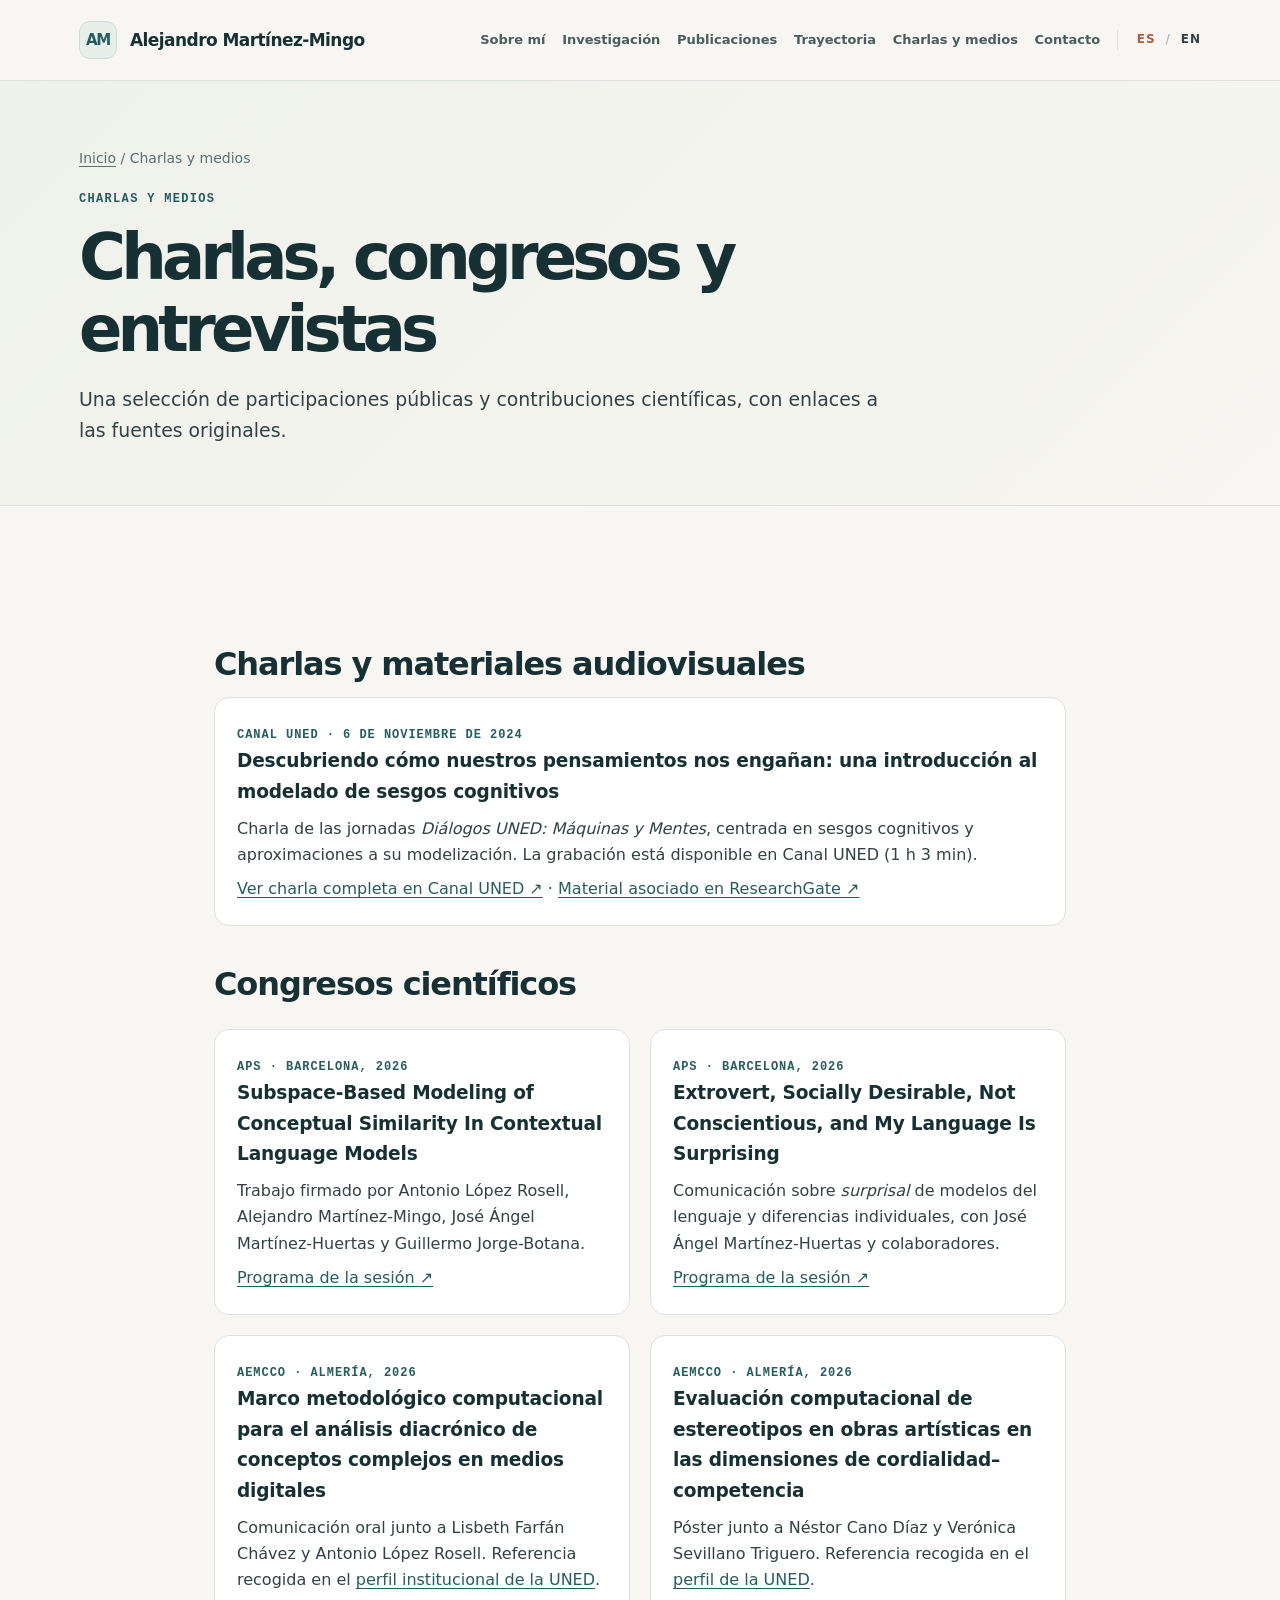
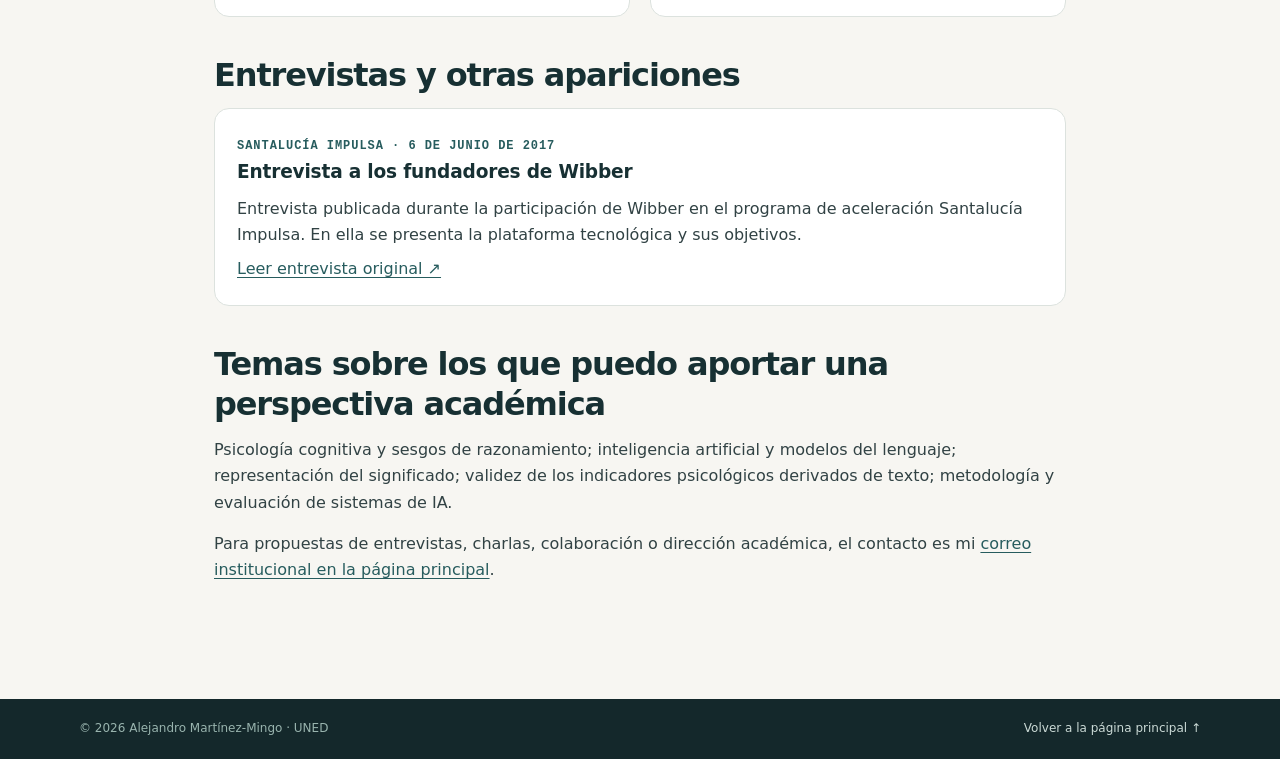
==== divulgacion/index.html @ 6b012995 "Publish verified research and outreach page" ====
<!DOCTYPE html>
<html lang="es"><head><meta charset="utf-8"/><meta content="width=device-width,initial-scale=1" name="viewport"/><meta content="#173033" name="theme-color"/><title>Charlas, entrevistas y congresos | Alejandro Martínez-Mingo</title><meta content="Intervenciones públicas verificadas de Alejandro Martínez-Mingo: Canal UNED sobre sesgos cognitivos, entrevistas sobre Wibber y congresos de psicología." name="description"/><meta content="Alejandro Martínez-Mingo" name="author"/><meta content="index,follow,max-image-preview:large" name="robots"/><meta content="website" property="og:type"/><meta content="Alejandro Martínez-Mingo" property="og:site_name"/><meta content="Charlas, entrevistas y congresos | Alejandro Martínez-Mingo" property="og:title"/><meta content="Intervenciones públicas verificadas de Alejandro Martínez-Mingo: Canal UNED sobre sesgos cognitivos, entrevistas sobre Wibber y congresos de psicología." property="og:description"/><meta content="https://alejandrommingo.github.io/divulgacion/" property="og:url"/><meta content="https://alejandrommingo.github.io/perfil.jpeg" property="og:image"/><meta content="es_ES" property="og:locale"/><meta content="summary_large_image" name="twitter:card"/><meta content="Charlas, entrevistas y congresos | Alejandro Martínez-Mingo" name="twitter:title"/><meta content="Intervenciones públicas verificadas de Alejandro Martínez-Mingo: Canal UNED sobre sesgos cognitivos, entrevistas sobre Wibber y congresos de psicología." name="twitter:description"/><meta content="https://alejandrommingo.github.io/perfil.jpeg" name="twitter:image"/><link href="https://alejandrommingo.github.io/divulgacion/" rel="canonical"/><link href="https://alejandrommingo.github.io/divulgacion/" hreflang="es" rel="alternate"/><link href="https://alejandrommingo.github.io/en/talks/" hreflang="en" rel="alternate"/><link href="https://alejandrommingo.github.io/divulgacion/" hreflang="x-default" rel="alternate"/><link href="../assets/site.css" rel="stylesheet"/><link href="../favicon.svg" rel="icon" type="image/svg+xml"/><script type="application/ld+json">{"@context":"https://schema.org","@type":"WebPage","@id":"https://alejandrommingo.github.io/divulgacion/#page","url":"https://alejandrommingo.github.io/divulgacion/","name":"Charlas, entrevistas y congresos | Alejandro Martínez-Mingo","description":"Intervenciones públicas verificadas de Alejandro Martínez-Mingo: Canal UNED sobre sesgos cognitivos, entrevistas sobre Wibber y congresos de psicología.","inLanguage":"es","author":{"@id":"https://alejandrommingo.github.io/#person","@type":"Person","name":"Alejandro Martínez-Mingo"}}</script></head><body><a class="skip" href="#main">Saltar al contenido</a><header class="topbar"><nav aria-label="Navegación principal" class="container nav">
<details class="mobile-menu"><summary aria-label="Abrir menú de navegación" class="menu-trigger"><span aria-hidden="true" class="hamburger"><i></i><i></i><i></i></span><span class="sr-only">Menú</span></summary><div class="menu-panel"><a href="../#sobre-mi">Sobre mí</a><a href="../#investigacion">Investigación</a><a href="../#publicaciones">Publicaciones</a><a href="../#trayectoria">Trayectoria</a><a href="../divulgacion/">Charlas y medios</a><a href="../#contacto">Contacto</a><div class="menu-sep"></div><a href="../investigacion/">Investigación y código</a><a class="menu-lang" href="../en/">English version</a></div></details>
<a class="brand" href="../#inicio"><span class="brand-mark">AM</span><span class="brand-copy">Alejandro Martínez-Mingo</span></a>
<div class="nav-links"><a href="../#sobre-mi">Sobre mí</a><a href="../#investigacion">Investigación</a><a href="../#publicaciones">Publicaciones</a><a href="../#trayectoria">Trayectoria</a><a href="../divulgacion/">Charlas y medios</a><a href="../#contacto">Contacto</a><div aria-label="Idioma" class="lang-switch"><span aria-current="page" class="active">ES</span><span class="sep">/</span><a href="../en/" lang="en">EN</a></div></div>
</nav></header><main id="main"><section class="subhero"><div class="container"><p class="breadcrumb"><a href="../">Inicio</a> / Charlas y medios</p><div class="eyebrow">Charlas y medios</div><h1>Charlas, congresos y entrevistas</h1><p class="intro">Una selección de participaciones públicas y contribuciones científicas, con enlaces a las fuentes originales.</p></div></section><section class="section"><div class="container prose">
<h2>Charlas y materiales audiovisuales</h2>
<div class="evidence"><span class="small-label">Canal UNED · 6 de noviembre de 2024</span><h3>Descubriendo cómo nuestros pensamientos nos engañan: una introducción al modelado de sesgos cognitivos</h3><p>Charla de las jornadas <em>Diálogos UNED: Máquinas y Mentes</em>, centrada en sesgos cognitivos y aproximaciones a su modelización. La grabación está disponible en Canal UNED (1 h 3 min).</p><p><a href="https://canal.uned.es/video/672c6c0b83ed451c5a075e76">Ver charla completa en Canal UNED ↗</a> · <a href="https://www.researchgate.net/publication/386171572_Descubriendo_Como_Nuestros_Pensamientos_nos_Enganan_Una_Introduccion_al_modelado_de_Sesgos_Cognitivos">Material asociado en ResearchGate ↗</a></p></div>
<h2>Congresos científicos</h2>
<div class="evidence-grid">
<div class="evidence"><span class="small-label">APS · Barcelona, 2026</span><h3>Subspace-Based Modeling of Conceptual Similarity In Contextual Language Models</h3><p>Trabajo firmado por Antonio López Rosell, Alejandro Martínez-Mingo, José Ángel Martínez-Huertas y Guillermo Jorge-Botana.</p><p><a href="https://www.psychologicalscience.org/conventions/archive/2026annual/session/14146/">Programa de la sesión ↗</a></p></div>
<div class="evidence"><span class="small-label">APS · Barcelona, 2026</span><h3>Extrovert, Socially Desirable, Not Conscientious, and My Language Is Surprising</h3><p>Comunicación sobre <em>surprisal</em> de modelos del lenguaje y diferencias individuales, con José Ángel Martínez-Huertas y colaboradores.</p><p><a href="https://www.psychologicalscience.org/conventions/archive/2026annual/session/14150/">Programa de la sesión ↗</a></p></div>
<div class="evidence"><span class="small-label">AEMCCO · Almería, 2026</span><h3>Marco metodológico computacional para el análisis diacrónico de conceptos complejos en medios digitales</h3><p>Comunicación oral junto a Lisbeth Farfán Chávez y Antonio López Rosell. Referencia recogida en el <a href="https://www.uned.es/universidad/docentes/psicologia/alejandro-martinez-mingo.html">perfil institucional de la UNED</a>.</p></div>
<div class="evidence"><span class="small-label">AEMCCO · Almería, 2026</span><h3>Evaluación computacional de estereotipos en obras artísticas en las dimensiones de cordialidad–competencia</h3><p>Póster junto a Néstor Cano Díaz y Verónica Sevillano Triguero. Referencia recogida en el <a href="https://www.uned.es/universidad/docentes/psicologia/alejandro-martinez-mingo.html">perfil de la UNED</a>.</p></div>
</div>
<h2>Entrevistas y otras apariciones</h2>
<div class="evidence"><span class="small-label">Santalucía Impulsa · 6 de junio de 2017</span><h3>Entrevista a los fundadores de Wibber</h3><p>Entrevista publicada durante la participación de Wibber en el programa de aceleración Santalucía Impulsa. En ella se presenta la plataforma tecnológica y sus objetivos.</p><p><a href="https://www.santaluciaimpulsa.es/blog/entrevistamos-a-los-emprendedores-de-la-startup-wibber">Leer entrevista original ↗</a></p></div>
<h2>Temas sobre los que puedo aportar una perspectiva académica</h2>
<p>Psicología cognitiva y sesgos de razonamiento; inteligencia artificial y modelos del lenguaje; representación del significado; validez de los indicadores psicológicos derivados de texto; metodología y evaluación de sistemas de IA.</p>
<p>Para propuestas de entrevistas, charlas, colaboración o dirección académica, el contacto es mi <a href="../#contacto">correo institucional en la página principal</a>.</p>
</div></section></main><footer class="foot"><div class="container footer-inner"><small>© 2026 Alejandro Martínez-Mingo · UNED</small><a href="../">Volver a la página principal ↑</a></div></footer></body></html>
---- assets/site.css ----
/* Estilos del sitio personal / Personal website styles. */
:root{--bg:#f7f6f2;--paper:#ffffff;--ink:#173033;--text:#314244;--muted:#657577;--teal:#275c5e;--copper:#a85c45;--border:#dce2de;--soft:#ecefeb;--max:1190px;--radius:18px;--shadow:0 15px 35px rgba(24,48,45,.045)}
*{box-sizing:border-box}html{scroll-behavior:smooth;scroll-padding-top:95px}body{margin:0;background:var(--bg);font-family:Inter,"Segoe UI",system-ui,-apple-system,BlinkMacSystemFont,Arial,sans-serif;color:var(--text);font-size:16px;line-height:1.65;-webkit-font-smoothing:antialiased}a{color:inherit;text-decoration:none}a:hover{color:var(--teal)}a:focus-visible,button:focus-visible{outline:3px solid var(--copper);outline-offset:3px}::selection{background:#cde3dc;color:var(--ink)}.container{max-width:var(--max);padding:0 34px;margin:0 auto}.skip{position:absolute;left:-1000px;top:0;background:var(--ink);color:white;padding:10px;z-index:999}.skip:focus{left:10px;top:10px}.topbar{border-bottom:1px solid var(--border);position:sticky;top:0;z-index:50;backdrop-filter:blur(16px);background:rgba(247,246,242,.94)}.nav{display:flex;align-items:center;justify-content:space-between;min-height:80px;gap:18px}.brand{display:flex;align-items:center;gap:13px;color:var(--ink);font-weight:750;letter-spacing:-.035em;white-space:nowrap}.brand-mark{width:38px;height:38px;border-radius:11px;display:grid;place-items:center;border:1px solid #cddbd7;background:#e7efeb;color:var(--teal);font-size:15px;font-weight:800;letter-spacing:-.08em}.brand-copy{font-size:17px}.nav-links{display:flex;align-items:center;gap:24px}.nav-links>a{font-size:13px;color:#495d5d;font-weight:650}.nav-links>a:hover{color:var(--copper)}.lang-switch{border-left:1px solid var(--border);padding-left:19px;display:flex;gap:10px;align-items:center;font-size:12px;font-weight:750;letter-spacing:.08em}.lang-switch .active{color:var(--copper)}.lang-switch .inactive{color:#71827d}.lang-switch .sep{color:#aebbb5}.hero{position:relative;overflow:hidden;padding:95px 0 115px}.hero:after{content:"";position:absolute;bottom:-80px;right:-100px;width:430px;height:430px;border-radius:50%;background:radial-gradient(circle,#e0e9e1 0,transparent 70%);z-index:-1}.hero-grid{display:grid;grid-template-columns:1.07fr .93fr;gap:22px;align-items:center}.eyebrow{display:inline-flex;align-items:center;gap:11px;font-family:ui-monospace,SFMono-Regular,Consolas,monospace;font-size:12px;letter-spacing:.11em;text-transform:uppercase;font-weight:700;color:var(--teal)}.eyebrow .dot{width:7px;height:7px;display:inline-block;background:#bd765b;border-radius:100%}h1,h2,h3,p{margin-top:0}h1,h2,h3{color:var(--ink)}h1{font-size:clamp(3.35rem,6.4vw,6.1rem);line-height:1.05;letter-spacing:-.075em;font-weight:770;margin:26px 0}.hero-lead{font-size:clamp(1.15rem,2.1vw,1.43rem);line-height:1.54;max-width:620px;margin:0 0 20px;color:#355255;font-weight:500}.hero-sub{max-width:620px;color:#657573;font-size:1rem;margin:0 0 30px}.hero-actions{display:flex;gap:12px;flex-wrap:wrap;margin-top:30px}.btn{min-height:47px;padding:10px 18px;border:1px solid var(--teal);border-radius:9px;display:inline-flex;align-items:center;gap:16px;font-size:14px;font-weight:700;transition:background .2s,color .2s,transform .2s}.btn:hover{transform:translateY(-2px)}.btn-primary{background:var(--teal);color:#fff}.btn-primary:hover{background:#1b494c;color:white}.btn-outline{background:transparent;color:var(--teal)}.btn-outline:hover{background:#e4eee9}.hero-meta{display:flex;flex-wrap:wrap;align-items:center;gap:13px;margin-top:34px;color:#71807d;font-size:13px}.hero-meta .bullet{color:#b5c0b9}.art{position:relative;display:flex;justify-content:center;align-items:center;min-height:480px}.art:before{content:"";position:absolute;width:85%;height:85%;border-radius:50%;background:#e9eee9;filter:blur(1px);opacity:.65}.art svg{width:100%;height:auto;max-width:510px;position:relative;z-index:1}.art-caption{position:absolute;z-index:2;right:8%;bottom:13%;background:rgba(255,255,255,.86);border:1px solid var(--border);border-radius:10px;padding:11px 15px;box-shadow:var(--shadow);font-size:12px;letter-spacing:.015em;color:var(--muted)}.art-caption strong{color:var(--teal);font-size:12px}.stripe{background:var(--ink);color:#dbe8e5;padding:23px 0}.stripe-inner{display:flex;gap:30px;justify-content:space-between;align-items:center;flex-wrap:wrap}.stripe p{margin:0;font-size:13px;color:#cfdbd8}.stripe strong{color:white;font-weight:700}.section{padding:100px 0}.section-alt{background:#edf0eb}.section-head{display:grid;grid-template-columns:250px 1fr;gap:36px;align-items:start;margin-bottom:39px}.section-index{font:700 12px/1.5 ui-monospace,Consolas,monospace;letter-spacing:.1em;color:var(--copper);text-transform:uppercase;padding-top:11px}h2{font-size:clamp(2.05rem,3.8vw,3.25rem);line-height:1.17;letter-spacing:-.055em;margin:0 0 15px;font-weight:770}.section-intro{font-size:1.06rem;color:#647572;max-width:730px;margin:0}.about-grid{display:grid;grid-template-columns:1.28fr .72fr;gap:34px}.about-copy p{font-size:1.08rem;line-height:1.82;margin:0 0 21px}.about-copy strong{color:var(--ink)}.about-card{background:#fff;border:1px solid var(--border);padding:26px;border-radius:var(--radius);box-shadow:var(--shadow)}.small-label{font:750 11px ui-monospace,Consolas,monospace;letter-spacing:.1em;text-transform:uppercase;color:var(--teal);margin-bottom:19px}.focus-list{list-style:none;margin:0;padding:0}.focus-list li{padding:13px 0;border-bottom:1px solid var(--border);font-size:15px;line-height:1.5;color:#334c4c}.focus-list li:last-child{border-bottom:0}.focus-list span{color:var(--copper);font-family:ui-monospace,monospace;margin-right:12px;font-size:12px}.cards{display:grid;grid-template-columns:repeat(3,minmax(0,1fr));gap:16px}.card{background:var(--paper);border:1px solid var(--border);border-radius:var(--radius);padding:30px;display:flex;flex-direction:column;gap:12px;box-shadow:var(--shadow);min-height:310px}.card .pill{align-self:flex-start;font:700 11px ui-monospace,Consolas,monospace;color:#5a6d6c;text-transform:uppercase;letter-spacing:.07em;border:1px solid var(--border);border-radius:25px;padding:7px 10px}.card h3{font-size:1.48rem;line-height:1.3;letter-spacing:-.035em;margin:10px 0 0}.card p{color:#62716f;margin:0;font-size:14px;line-height:1.7}.card footer{margin-top:auto;font-size:12px;color:#71817c;border-top:1px solid var(--border);padding-top:17px}.pub-list{padding:0;margin:0;list-style:none;border-top:1px solid var(--border)}.publication{display:grid;grid-template-columns:190px 1fr;gap:24px;border-bottom:1px solid var(--border);padding:29px 0}.pub-meta{display:flex;gap:10px;align-items:flex-start;flex-wrap:wrap}.pub-year{font:750 13px ui-monospace,Consolas,monospace;color:var(--teal);background:#e8efea;border-radius:6px;padding:7px 9px}.pub-tag{font-size:11px;line-height:1.4;border-radius:6px;padding:8px 10px;background:#f1f1ec;color:#6c7873}.publication h3{font-size:1.16rem;line-height:1.4;font-weight:700;letter-spacing:-.015em;margin:0 0 10px}.publication h3 a{transition:color .2s}.publication h3 a:hover{color:var(--copper)}.pub-arrow{font-weight:400;margin-left:6px;color:var(--copper)}.pub-authors,.pub-source{font-size:13px;line-height:1.6;color:#6e7a78;margin:0 0 5px}.pub-source cite{font-style:italic}.pub-source span:last-child{overflow-wrap:anywhere}.pub-more{text-align:right;margin-top:25px}.text-link{font-size:14px;font-weight:750;color:var(--teal);border-bottom:1px solid #9aadaa;padding-bottom:4px}.text-link:hover{color:var(--copper);border-color:var(--copper)}.timeline{display:grid;grid-template-columns:1fr 1fr;gap:17px}.timeitem{padding:28px;background:var(--paper);border:1px solid var(--border);border-radius:var(--radius);position:relative}.timeitem::before{content:"";position:absolute;width:4px;background:var(--copper);left:0;top:26px;bottom:26px;border-radius:0 5px 5px 0}.timeitem h3{font-size:1.18rem;letter-spacing:-.02em;margin:0 0 9px}.timeitem .year{font:700 11px/1.8 ui-monospace,Consolas,monospace;letter-spacing:.05em;color:var(--copper);margin-bottom:7px}.timeitem p{font-size:14px;color:#627270;margin:0;line-height:1.75}.callout{border-top:1px solid var(--border);border-bottom:1px solid var(--border);padding:26px 0;display:grid;grid-template-columns:210px 1fr;gap:24px;margin-top:30px}.callout b{color:var(--teal);font-size:14px}.callout p{font-size:15px;margin:0;color:#607270}.contact-section{padding:95px 0 110px;background:var(--ink);color:#d5e3df}.contact-section h2{color:white}.contact-section .section-intro{color:#aebfba}.contact-grid{display:grid;grid-template-columns:1fr 1fr;gap:30px;margin-top:42px}.contact-block{padding-top:25px;border-top:1px solid #4a6362}.contact-block h3{font-size:12px;text-transform:uppercase;letter-spacing:.1em;color:#98b8af;margin-bottom:10px}.contact-email{font-size:clamp(1.2rem,2.6vw,1.9rem);letter-spacing:-.04em;color:white;font-weight:650;overflow-wrap:anywhere}.contact-note{font-size:13px;color:#a6bcb5;margin-top:8px}.contact-links{display:flex;flex-wrap:wrap;gap:11px}.contact-links a{padding:9px 12px;border:1px solid #54736a;border-radius:8px;font-size:13px;color:#e5f0eb}.contact-links a:hover{background:#385655}.foot{background:#14282b;padding:20px 0;color:#99b4ae}.footer-inner{display:flex;align-items:center;justify-content:space-between;gap:15px;flex-wrap:wrap}.foot small{font-size:12px}.foot a{font-size:12px;color:#cbdad6}.foot a:hover{color:white}@media(max-width:970px){.nav-links{gap:14px}.nav-links>a{font-size:12px}.hero{padding:70px 0}.hero-grid{grid-template-columns:1.15fr .85fr}.art{min-height:350px}.section-head{grid-template-columns:160px 1fr}.cards{grid-template-columns:1fr 1fr}.cards .card:last-child{grid-column:1/-1;min-height:215px}.publication{grid-template-columns:140px 1fr}}@media(max-width:700px){.container{padding:0 21px}.nav{min-height:68px}.brand-copy{font-size:14px}.brand-mark{width:34px;height:34px}.nav-links>a:not(.lang-switch a){display:none}.lang-switch{padding-left:0;border:0}.hero{padding:52px 0 55px}.hero-grid{grid-template-columns:1fr}.hero h1{font-size:clamp(3.05rem,12.5vw,4.6rem);margin:18px 0}.art{min-height:260px;max-width:410px;margin:0 auto}.art-caption{bottom:8%;right:3%}.hero-meta{margin-top:27px}.section{padding:65px 0}.section-head{display:block;margin-bottom:30px}.section-index{display:block;margin-bottom:18px}.about-grid,.contact-grid,.timeline{grid-template-columns:1fr}.cards{grid-template-columns:1fr}.cards .card:last-child{grid-column:auto}.card{min-height:0}.publication{grid-template-columns:1fr;gap:8px;padding:25px 0}.pub-meta{align-items:center}.publication h3{font-size:1.1rem}.callout{grid-template-columns:1fr;gap:8px}.contact-section{padding:65px 0 75px}.contact-grid{gap:17px}.stripe-inner{gap:8px}.stripe p{font-size:12px}}@media(prefers-reduced-motion:reduce){html{scroll-behavior:auto}*,*:before,*:after{transition:none!important;animation:none!important}}


/* Locally hosted portrait. No external font, image or script is loaded. */
.art{position:relative}
.portrait-frame{position:absolute;z-index:2;width:clamp(108px,30%,158px);aspect-ratio:1;top:4%;right:4%;border:5px solid #fff;border-radius:50%;overflow:hidden;box-shadow:0 16px 36px rgba(17,43,42,.2);background:#f1e9df}
.portrait-frame img{display:block;width:100%;height:100%;object-fit:cover;object-position:center 43%}
@media(max-width:700px){.portrait-frame{width:112px;top:1%;right:3%}}

/* Keep the section links usable on narrow screens. */
@media(max-width:700px){
.nav{flex-wrap:wrap;gap:6px;padding-top:9px;padding-bottom:7px;align-items:center}
.nav-links{width:100%;justify-content:space-between;gap:7px;overflow-x:auto;white-space:nowrap;padding-bottom:3px}
.nav-links>a:not(.lang-switch a){display:inline-block;font-size:11px;flex-shrink:0}
.lang-switch{gap:5px;font-size:11px;flex-shrink:0}
}

/* Academic site navigation and content hubs */
.mobile-menu{display:none}
.sr-only{position:absolute;width:1px;height:1px;padding:0;margin:-1px;overflow:hidden;clip:rect(0,0,0,0);white-space:nowrap;border:0}
.nav-links{gap:clamp(9px,1.3vw,20px)}.nav-links>a{white-space:nowrap}
@media(max-width:820px){
html{scroll-padding-top:76px}.topbar{backdrop-filter:none}.container{padding-left:22px;padding-right:22px}
.nav{min-height:68px;flex-wrap:nowrap;justify-content:flex-start;gap:14px;padding-top:6px;padding-bottom:6px}
.nav>.nav-links{display:none!important}
.mobile-menu{display:block;order:0;position:relative;flex:none}
.nav>.brand{order:1;margin-right:auto;min-width:0;max-width:calc(100% - 65px)}
.brand-copy{font-size:clamp(13px,3.4vw,16px);overflow:hidden;text-overflow:ellipsis;white-space:nowrap}
.brand-mark{width:33px;height:33px;flex:none}
.menu-trigger{list-style:none;cursor:pointer;border:1px solid var(--border);border-radius:11px;width:43px;height:43px;display:flex;align-items:center;justify-content:center;background:#fff;color:var(--ink)}
.menu-trigger::-webkit-details-marker{display:none}
.hamburger{display:flex;flex-direction:column;gap:5px;width:19px}
.hamburger i{display:block;height:2px;width:100%;border-radius:2px;background:var(--ink);transition:transform .18s,opacity .18s}
.mobile-menu[open] .hamburger i:nth-child(1){transform:translateY(7px) rotate(45deg)}
.mobile-menu[open] .hamburger i:nth-child(2){opacity:0}
.mobile-menu[open] .hamburger i:nth-child(3){transform:translateY(-7px) rotate(-45deg)}
.menu-panel{position:absolute;left:0;top:53px;min-width:min(82vw,290px);border-radius:15px;padding:10px;box-shadow:0 18px 45px rgba(25,47,42,.18);background:#fff;border:1px solid var(--border);z-index:100}
.menu-panel a{display:block;font-size:15px;font-weight:620;padding:11px 13px;border-radius:8px;color:var(--text)}.menu-panel a:hover,.menu-panel a:focus-visible{background:var(--soft)}
.menu-panel .menu-sep{margin:8px 8px;border-top:1px solid var(--border)}
.menu-panel .menu-lang{font-size:13px;color:var(--teal)}
.hero{padding-top:65px}.hero-grid{gap:8px}
}
@media(min-width:821px) and (max-width:1060px){.nav-links{gap:10px}.nav-links>a{font-size:12px}.brand-copy{font-size:15px}}
@media(prefers-reduced-motion:reduce){*,*:before,*:after{scroll-behavior:auto!important;transition:none!important}}
.subhero{padding:66px 0 40px;background:linear-gradient(135deg,#eff1eb,var(--bg));border-bottom:1px solid var(--border)}.subhero h1{font-size:clamp(2.4rem,5vw,4.5rem);max-width:930px;line-height:1.12;margin:12px 0 18px}.subhero .intro{font-size:1.18rem;line-height:1.65;max-width:830px}
.prose{max-width:920px;margin:0 auto}.prose h2{font-size:clamp(1.5rem,3vw,2rem);margin:38px 0 13px;line-height:1.25;letter-spacing:-.035em}.prose h3{font-size:1.16rem;margin:0 0 8px;letter-spacing:-.01em}.prose p{margin-bottom:15px}
.prose a:not(.btn),.evidence a,.section-bridge a,.feature-card a{color:var(--teal);text-decoration:underline;text-underline-offset:3px;text-decoration-thickness:1px}
.evidence-grid{display:grid;grid-template-columns:repeat(2,minmax(0,1fr));gap:20px;margin:25px 0 35px}
.evidence,.feature-card{border:1px solid var(--border);background:white;border-radius:15px;padding:22px}.evidence p{margin:8px 0 0}.evidence .small-label,.feature-card .small-label{font-size:12px;letter-spacing:.08em;color:var(--teal);font-weight:750;text-transform:uppercase}
.section-bridge{margin-top:28px;padding:18px 22px;background:#eaf0ed;border-radius:12px;display:flex;align-items:center;justify-content:space-between;gap:20px}.section-bridge p{margin:0}.section-bridge a{white-space:nowrap;font-weight:750}
.feature-grid{display:grid;grid-template-columns:repeat(3,minmax(0,1fr));gap:18px;margin:18px 0 34px}.feature-card h3{font-size:1.15rem;line-height:1.3;margin:12px 0 8px}.feature-card p{font-size:14px;line-height:1.58;margin:0 0 12px}
.breadcrumb{color:#587271;font-size:14px}.breadcrumb a{text-decoration:underline;text-underline-offset:3px}
@media(max-width:820px){.evidence-grid,.feature-grid{grid-template-columns:1fr}.section-bridge{display:block}.section-bridge a{display:inline-block;margin-top:8px}.subhero{padding:35px 0 30px}}
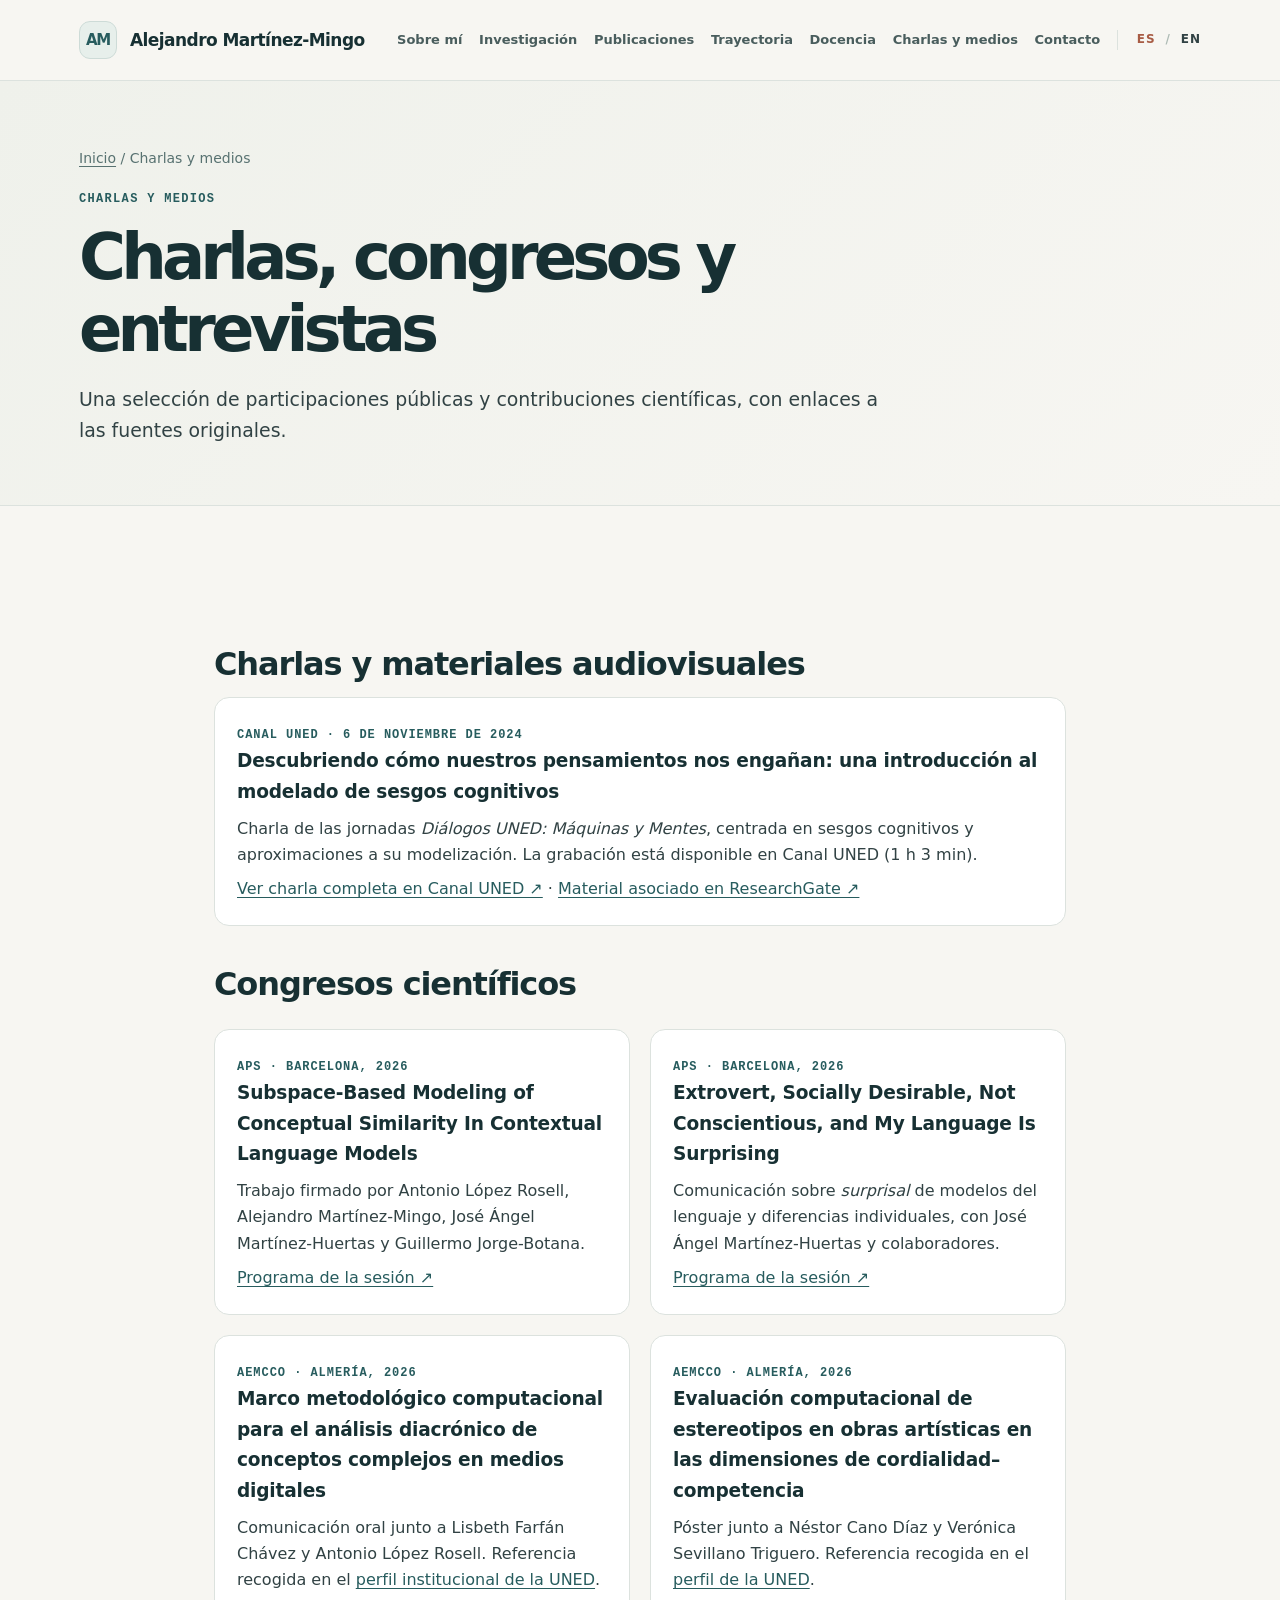
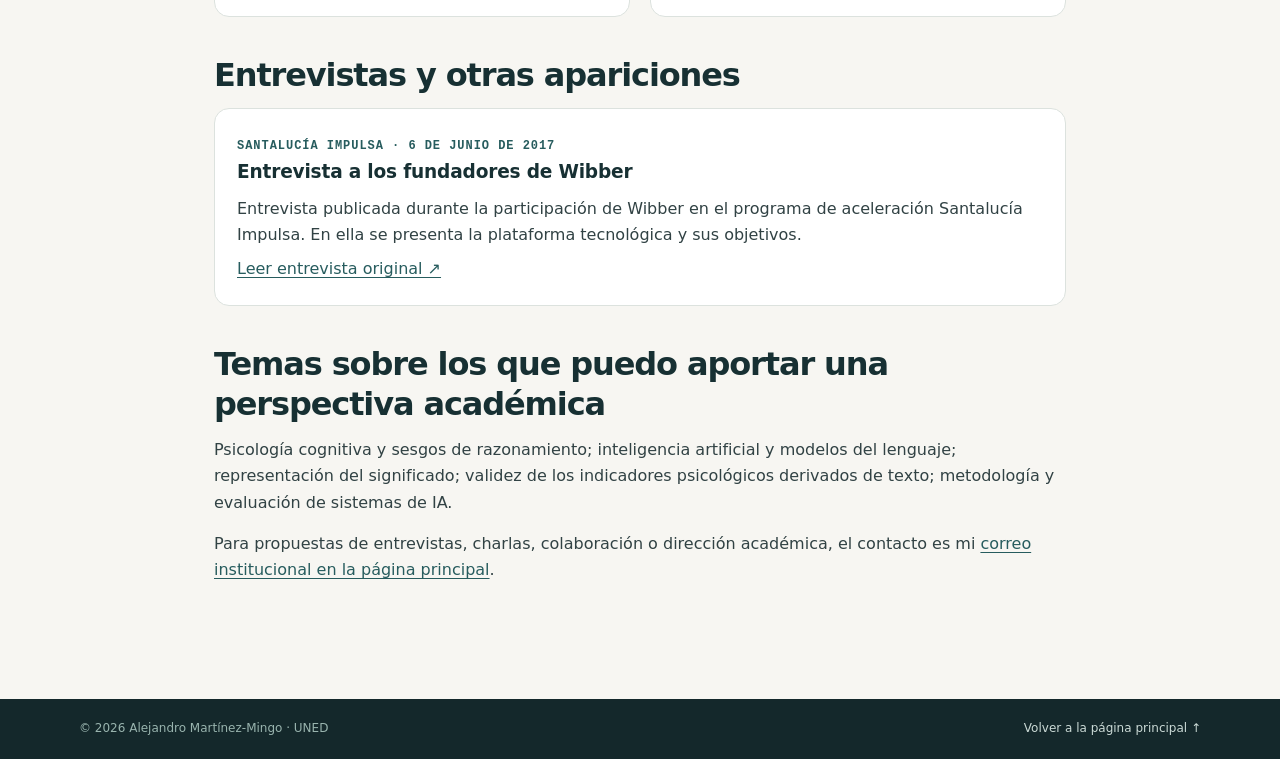
==== commit af73c570: "Integrate UNED teaching, academic profiles and researcher identity" ====
--- a/divulgacion/index.html
+++ b/divulgacion/index.html
@@ -1,8 +1,8 @@
 <!DOCTYPE html>
 <html lang="es"><head><meta charset="utf-8"/><meta content="width=device-width,initial-scale=1" name="viewport"/><meta content="#173033" name="theme-color"/><title>Charlas, entrevistas y congresos | Alejandro Martínez-Mingo</title><meta content="Intervenciones públicas verificadas de Alejandro Martínez-Mingo: Canal UNED sobre sesgos cognitivos, entrevistas sobre Wibber y congresos de psicología." name="description"/><meta content="Alejandro Martínez-Mingo" name="author"/><meta content="index,follow,max-image-preview:large" name="robots"/><meta content="website" property="og:type"/><meta content="Alejandro Martínez-Mingo" property="og:site_name"/><meta content="Charlas, entrevistas y congresos | Alejandro Martínez-Mingo" property="og:title"/><meta content="Intervenciones públicas verificadas de Alejandro Martínez-Mingo: Canal UNED sobre sesgos cognitivos, entrevistas sobre Wibber y congresos de psicología." property="og:description"/><meta content="https://alejandrommingo.github.io/divulgacion/" property="og:url"/><meta content="https://alejandrommingo.github.io/perfil.jpeg" property="og:image"/><meta content="es_ES" property="og:locale"/><meta content="summary_large_image" name="twitter:card"/><meta content="Charlas, entrevistas y congresos | Alejandro Martínez-Mingo" name="twitter:title"/><meta content="Intervenciones públicas verificadas de Alejandro Martínez-Mingo: Canal UNED sobre sesgos cognitivos, entrevistas sobre Wibber y congresos de psicología." name="twitter:description"/><meta content="https://alejandrommingo.github.io/perfil.jpeg" name="twitter:image"/><link href="https://alejandrommingo.github.io/divulgacion/" rel="canonical"/><link href="https://alejandrommingo.github.io/divulgacion/" hreflang="es" rel="alternate"/><link href="https://alejandrommingo.github.io/en/talks/" hreflang="en" rel="alternate"/><link href="https://alejandrommingo.github.io/divulgacion/" hreflang="x-default" rel="alternate"/><link href="../assets/site.css" rel="stylesheet"/><link href="../favicon.svg" rel="icon" type="image/svg+xml"/><script type="application/ld+json">{"@context":"https://schema.org","@type":"WebPage","@id":"https://alejandrommingo.github.io/divulgacion/#page","url":"https://alejandrommingo.github.io/divulgacion/","name":"Charlas, entrevistas y congresos | Alejandro Martínez-Mingo","description":"Intervenciones públicas verificadas de Alejandro Martínez-Mingo: Canal UNED sobre sesgos cognitivos, entrevistas sobre Wibber y congresos de psicología.","inLanguage":"es","author":{"@id":"https://alejandrommingo.github.io/#person","@type":"Person","name":"Alejandro Martínez-Mingo"}}</script></head><body><a class="skip" href="#main">Saltar al contenido</a><header class="topbar"><nav aria-label="Navegación principal" class="container nav">
-<details class="mobile-menu"><summary aria-label="Abrir menú de navegación" class="menu-trigger"><span aria-hidden="true" class="hamburger"><i></i><i></i><i></i></span><span class="sr-only">Menú</span></summary><div class="menu-panel"><a href="../#sobre-mi">Sobre mí</a><a href="../#investigacion">Investigación</a><a href="../#publicaciones">Publicaciones</a><a href="../#trayectoria">Trayectoria</a><a href="../divulgacion/">Charlas y medios</a><a href="../#contacto">Contacto</a><div class="menu-sep"></div><a href="../investigacion/">Investigación y código</a><a class="menu-lang" href="../en/">English version</a></div></details>
+<details class="mobile-menu"><summary aria-label="Abrir menú de navegación" class="menu-trigger"><span aria-hidden="true" class="hamburger"><i></i><i></i><i></i></span><span class="sr-only">Menú</span></summary><div class="menu-panel"><a href="../#sobre-mi">Sobre mí</a><a href="../#investigacion">Investigación</a><a href="../#publicaciones">Publicaciones</a><a href="../#trayectoria">Trayectoria</a><a href="../docencia/">Docencia</a><a href="../divulgacion/">Charlas y medios</a><a href="../#contacto">Contacto</a><div class="menu-sep"></div><a href="../investigacion/">Investigación y código</a><a class="menu-lang" href="../en/">English version</a></div></details>
 <a class="brand" href="../#inicio"><span class="brand-mark">AM</span><span class="brand-copy">Alejandro Martínez-Mingo</span></a>
-<div class="nav-links"><a href="../#sobre-mi">Sobre mí</a><a href="../#investigacion">Investigación</a><a href="../#publicaciones">Publicaciones</a><a href="../#trayectoria">Trayectoria</a><a href="../divulgacion/">Charlas y medios</a><a href="../#contacto">Contacto</a><div aria-label="Idioma" class="lang-switch"><span aria-current="page" class="active">ES</span><span class="sep">/</span><a href="../en/" lang="en">EN</a></div></div>
+<div class="nav-links"><a href="../#sobre-mi">Sobre mí</a><a href="../#investigacion">Investigación</a><a href="../#publicaciones">Publicaciones</a><a href="../#trayectoria">Trayectoria</a><a href="../docencia/">Docencia</a><a href="../divulgacion/">Charlas y medios</a><a href="../#contacto">Contacto</a><div aria-label="Idioma" class="lang-switch"><span aria-current="page" class="active">ES</span><span class="sep">/</span><a href="../en/" lang="en">EN</a></div></div>
 </nav></header><main id="main"><section class="subhero"><div class="container"><p class="breadcrumb"><a href="../">Inicio</a> / Charlas y medios</p><div class="eyebrow">Charlas y medios</div><h1>Charlas, congresos y entrevistas</h1><p class="intro">Una selección de participaciones públicas y contribuciones científicas, con enlaces a las fuentes originales.</p></div></section><section class="section"><div class="container prose">
 <h2>Charlas y materiales audiovisuales</h2>
 <div class="evidence"><span class="small-label">Canal UNED · 6 de noviembre de 2024</span><h3>Descubriendo cómo nuestros pensamientos nos engañan: una introducción al modelado de sesgos cognitivos</h3><p>Charla de las jornadas <em>Diálogos UNED: Máquinas y Mentes</em>, centrada en sesgos cognitivos y aproximaciones a su modelización. La grabación está disponible en Canal UNED (1 h 3 min).</p><p><a href="https://canal.uned.es/video/672c6c0b83ed451c5a075e76">Ver charla completa en Canal UNED ↗</a> · <a href="https://www.researchgate.net/publication/386171572_Descubriendo_Como_Nuestros_Pensamientos_nos_Enganan_Una_Introduccion_al_modelado_de_Sesgos_Cognitivos">Material asociado en ResearchGate ↗</a></p></div>
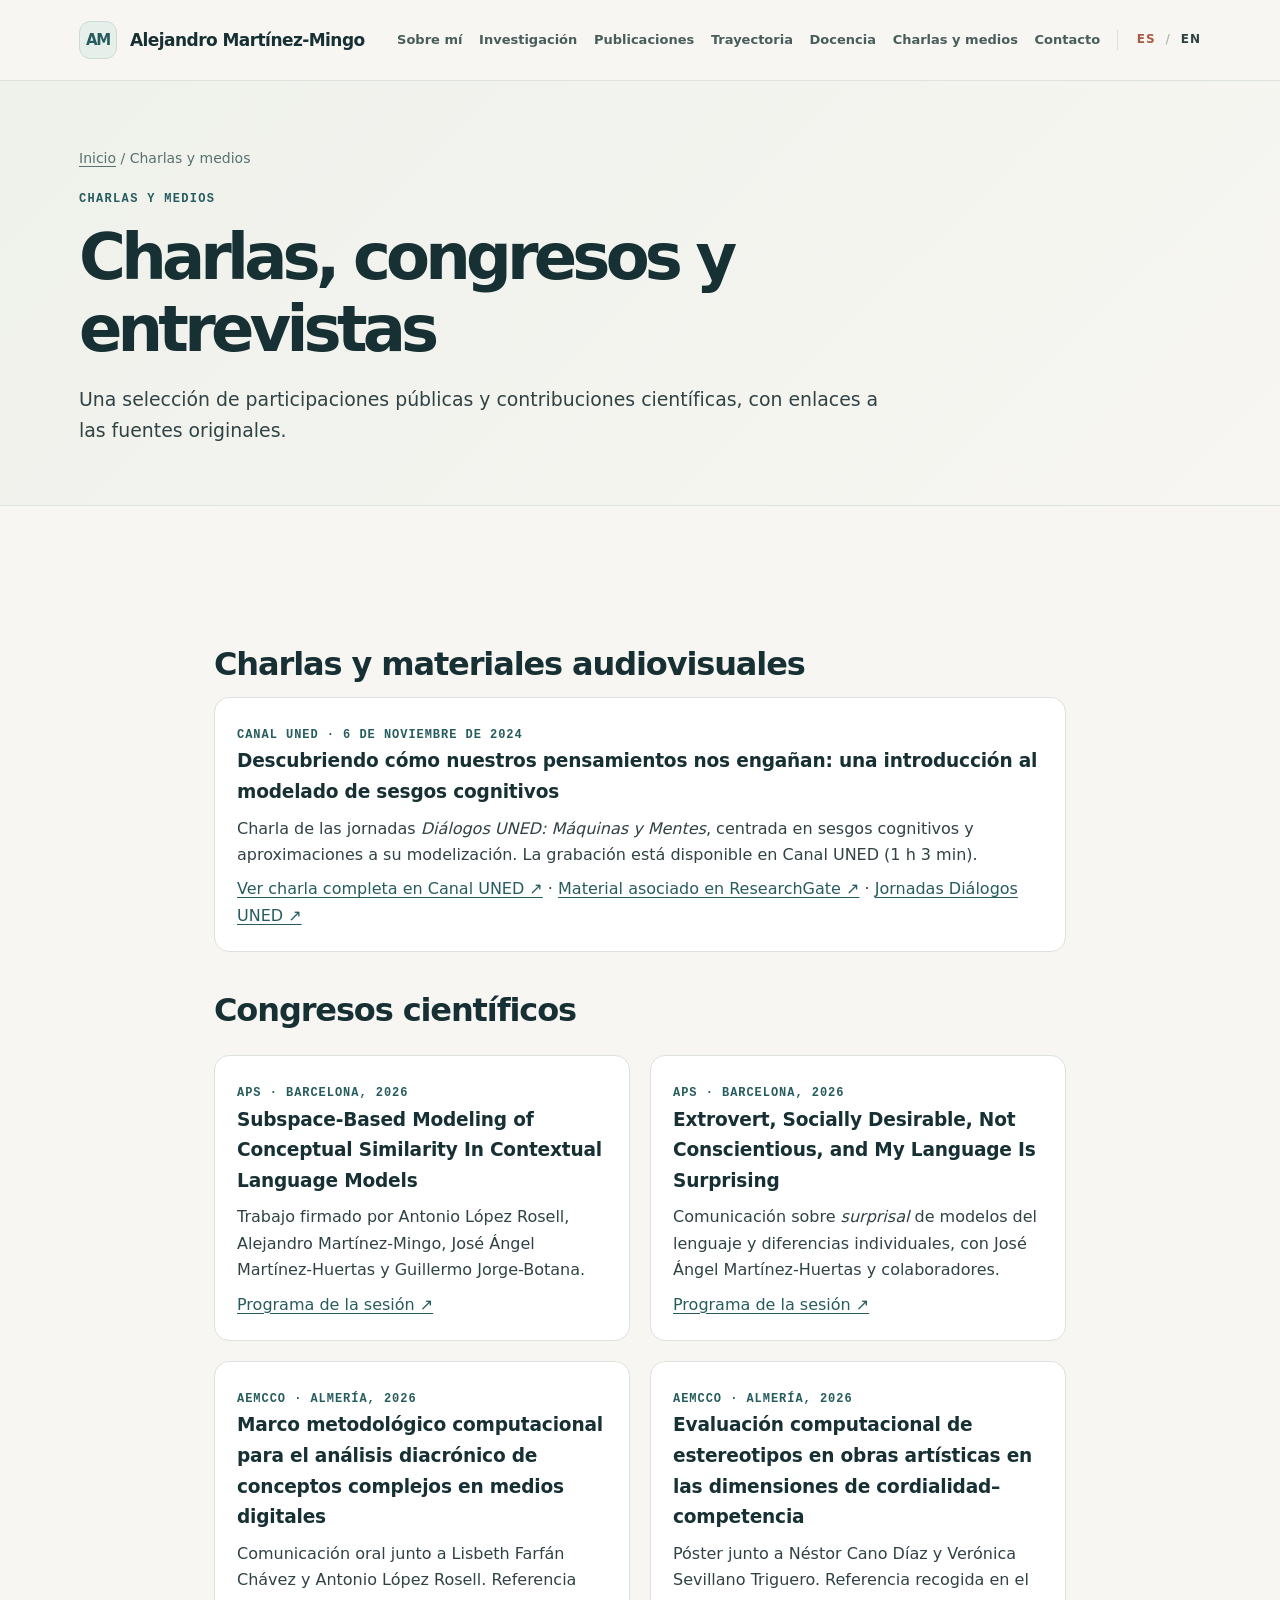
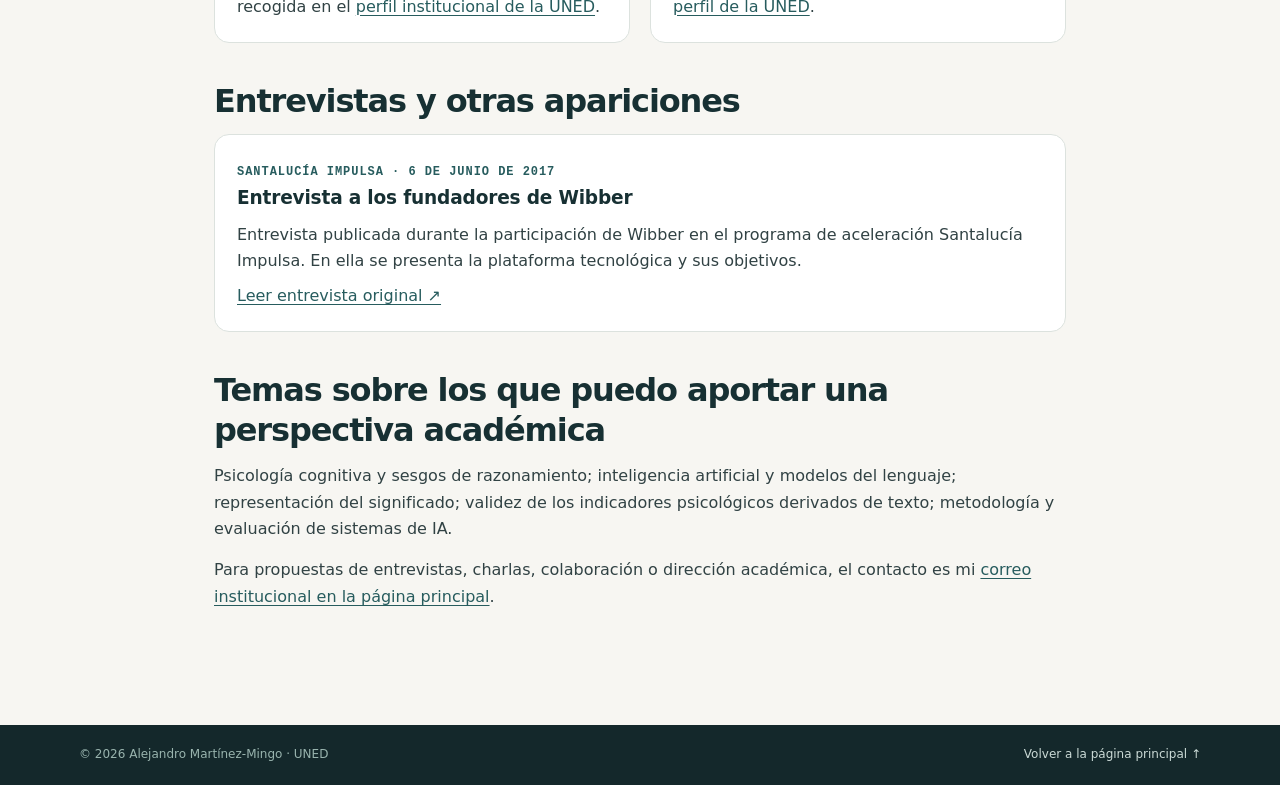
==== commit 7b8eeb16: "Cross-reference documented UNED cognitive-bias talk with event programme" ====
--- a/divulgacion/index.html
+++ b/divulgacion/index.html
@@ -5,7 +5,7 @@
 <div class="nav-links"><a href="../#sobre-mi">Sobre mí</a><a href="../#investigacion">Investigación</a><a href="../#publicaciones">Publicaciones</a><a href="../#trayectoria">Trayectoria</a><a href="../docencia/">Docencia</a><a href="../divulgacion/">Charlas y medios</a><a href="../#contacto">Contacto</a><div aria-label="Idioma" class="lang-switch"><span aria-current="page" class="active">ES</span><span class="sep">/</span><a href="../en/" lang="en">EN</a></div></div>
 </nav></header><main id="main"><section class="subhero"><div class="container"><p class="breadcrumb"><a href="../">Inicio</a> / Charlas y medios</p><div class="eyebrow">Charlas y medios</div><h1>Charlas, congresos y entrevistas</h1><p class="intro">Una selección de participaciones públicas y contribuciones científicas, con enlaces a las fuentes originales.</p></div></section><section class="section"><div class="container prose">
 <h2>Charlas y materiales audiovisuales</h2>
-<div class="evidence"><span class="small-label">Canal UNED · 6 de noviembre de 2024</span><h3>Descubriendo cómo nuestros pensamientos nos engañan: una introducción al modelado de sesgos cognitivos</h3><p>Charla de las jornadas <em>Diálogos UNED: Máquinas y Mentes</em>, centrada en sesgos cognitivos y aproximaciones a su modelización. La grabación está disponible en Canal UNED (1 h 3 min).</p><p><a href="https://canal.uned.es/video/672c6c0b83ed451c5a075e76">Ver charla completa en Canal UNED ↗</a> · <a href="https://www.researchgate.net/publication/386171572_Descubriendo_Como_Nuestros_Pensamientos_nos_Enganan_Una_Introduccion_al_modelado_de_Sesgos_Cognitivos">Material asociado en ResearchGate ↗</a></p></div>
+<div class="evidence"><span class="small-label">Canal UNED · 6 de noviembre de 2024</span><h3>Descubriendo cómo nuestros pensamientos nos engañan: una introducción al modelado de sesgos cognitivos</h3><p>Charla de las jornadas <em>Diálogos UNED: Máquinas y Mentes</em>, centrada en sesgos cognitivos y aproximaciones a su modelización. La grabación está disponible en Canal UNED (1 h 3 min).</p><p><a href="https://canal.uned.es/video/672c6c0b83ed451c5a075e76">Ver charla completa en Canal UNED ↗</a> · <a href="https://www.researchgate.net/publication/386171572_Descubriendo_Como_Nuestros_Pensamientos_nos_Enganan_Una_Introduccion_al_modelado_de_Sesgos_Cognitivos">Material asociado en ResearchGate ↗</a> · <a href="https://www.realab.es/eventos" target="_blank" rel="noopener noreferrer">Jornadas Diálogos UNED ↗</a></p></div>
 <h2>Congresos científicos</h2>
 <div class="evidence-grid">
 <div class="evidence"><span class="small-label">APS · Barcelona, 2026</span><h3>Subspace-Based Modeling of Conceptual Similarity In Contextual Language Models</h3><p>Trabajo firmado por Antonio López Rosell, Alejandro Martínez-Mingo, José Ángel Martínez-Huertas y Guillermo Jorge-Botana.</p><p><a href="https://www.psychologicalscience.org/conventions/archive/2026annual/session/14146/">Programa de la sesión ↗</a></p></div>
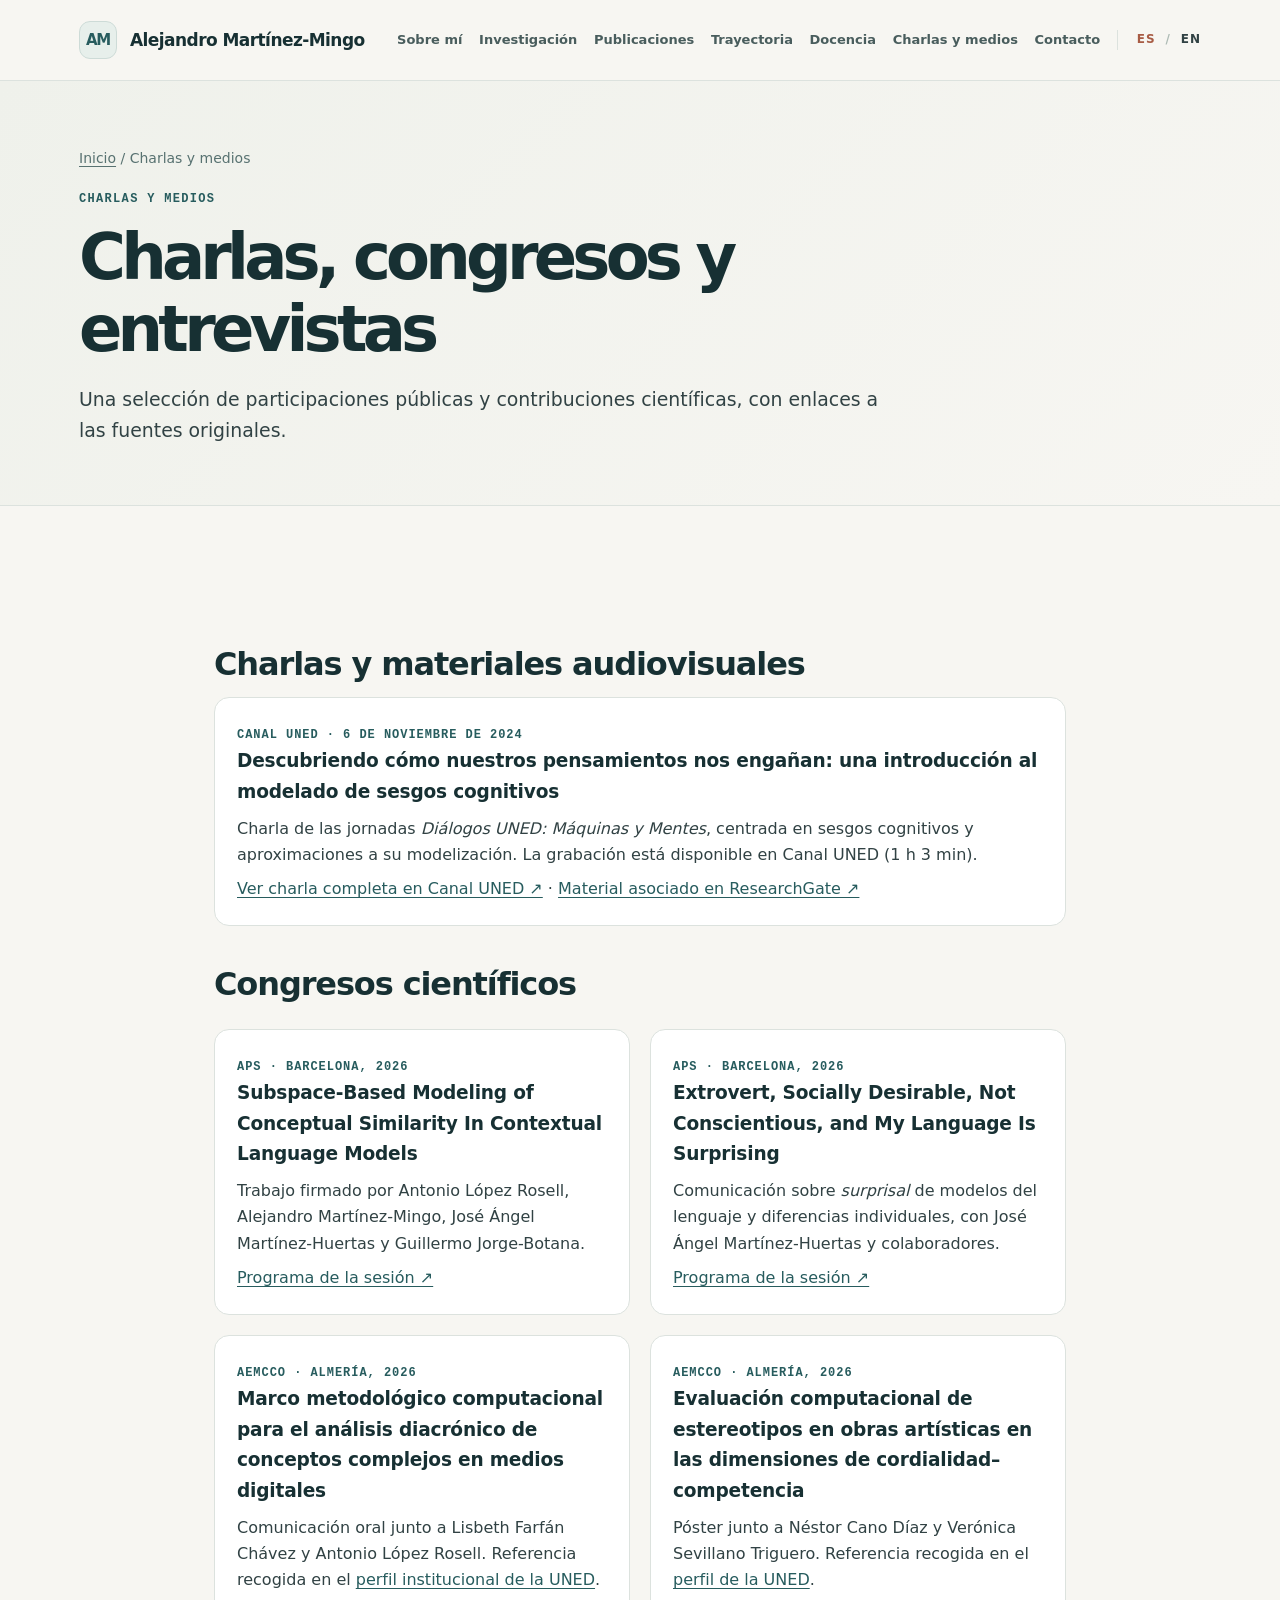
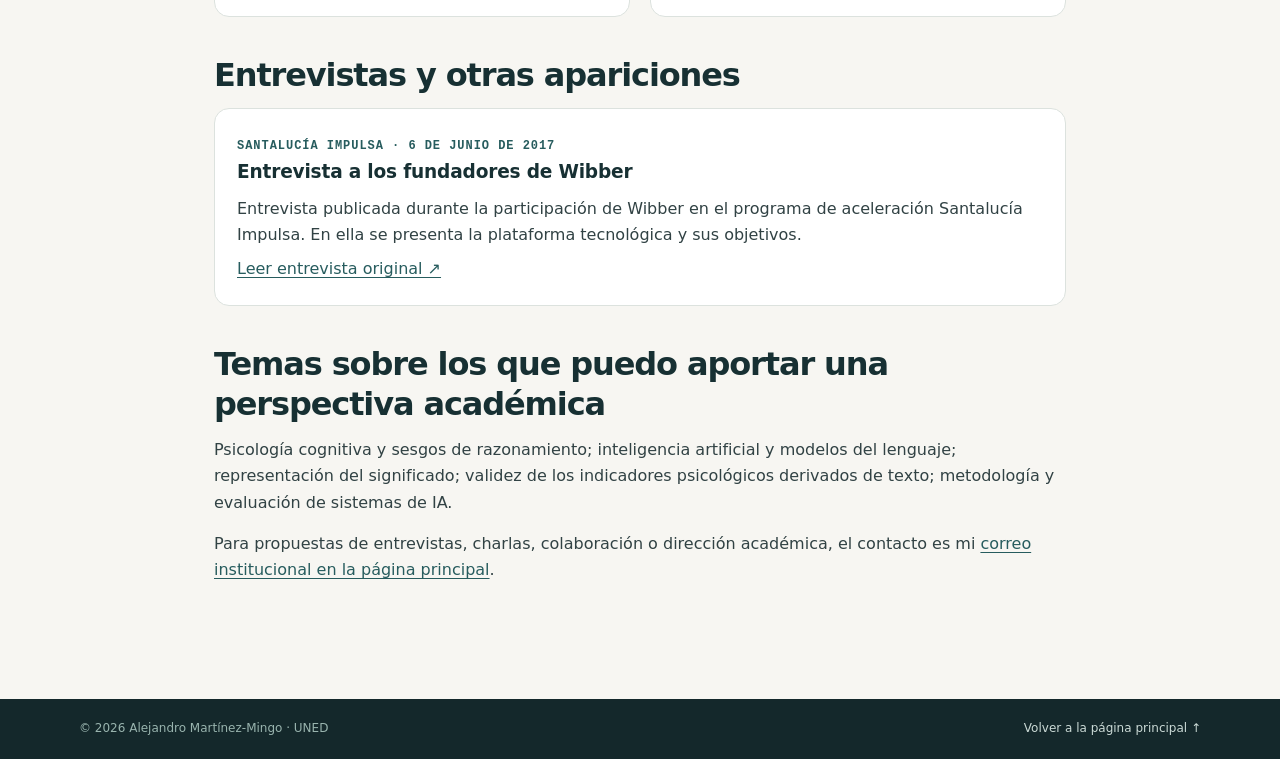
==== commit 5231ab8f: "Audit: improve academic UX, content and site metadata" ====
--- a/divulgacion/index.html
+++ b/divulgacion/index.html
@@ -1,11 +1,11 @@
 <!DOCTYPE html>
-<html lang="es"><head><meta charset="utf-8"/><meta content="width=device-width,initial-scale=1" name="viewport"/><meta content="#173033" name="theme-color"/><title>Charlas, entrevistas y congresos | Alejandro Martínez-Mingo</title><meta content="Intervenciones públicas verificadas de Alejandro Martínez-Mingo: Canal UNED sobre sesgos cognitivos, entrevistas sobre Wibber y congresos de psicología." name="description"/><meta content="Alejandro Martínez-Mingo" name="author"/><meta content="index,follow,max-image-preview:large" name="robots"/><meta content="website" property="og:type"/><meta content="Alejandro Martínez-Mingo" property="og:site_name"/><meta content="Charlas, entrevistas y congresos | Alejandro Martínez-Mingo" property="og:title"/><meta content="Intervenciones públicas verificadas de Alejandro Martínez-Mingo: Canal UNED sobre sesgos cognitivos, entrevistas sobre Wibber y congresos de psicología." property="og:description"/><meta content="https://alejandrommingo.github.io/divulgacion/" property="og:url"/><meta content="https://alejandrommingo.github.io/perfil.jpeg" property="og:image"/><meta content="es_ES" property="og:locale"/><meta content="summary_large_image" name="twitter:card"/><meta content="Charlas, entrevistas y congresos | Alejandro Martínez-Mingo" name="twitter:title"/><meta content="Intervenciones públicas verificadas de Alejandro Martínez-Mingo: Canal UNED sobre sesgos cognitivos, entrevistas sobre Wibber y congresos de psicología." name="twitter:description"/><meta content="https://alejandrommingo.github.io/perfil.jpeg" name="twitter:image"/><link href="https://alejandrommingo.github.io/divulgacion/" rel="canonical"/><link href="https://alejandrommingo.github.io/divulgacion/" hreflang="es" rel="alternate"/><link href="https://alejandrommingo.github.io/en/talks/" hreflang="en" rel="alternate"/><link href="https://alejandrommingo.github.io/divulgacion/" hreflang="x-default" rel="alternate"/><link href="../assets/site.css" rel="stylesheet"/><link href="../favicon.svg" rel="icon" type="image/svg+xml"/><script type="application/ld+json">{"@context":"https://schema.org","@type":"WebPage","@id":"https://alejandrommingo.github.io/divulgacion/#page","url":"https://alejandrommingo.github.io/divulgacion/","name":"Charlas, entrevistas y congresos | Alejandro Martínez-Mingo","description":"Intervenciones públicas verificadas de Alejandro Martínez-Mingo: Canal UNED sobre sesgos cognitivos, entrevistas sobre Wibber y congresos de psicología.","inLanguage":"es","author":{"@id":"https://alejandrommingo.github.io/#person","@type":"Person","name":"Alejandro Martínez-Mingo"}}</script></head><body><a class="skip" href="#main">Saltar al contenido</a><header class="topbar"><nav aria-label="Navegación principal" class="container nav">
-<details class="mobile-menu"><summary aria-label="Abrir menú de navegación" class="menu-trigger"><span aria-hidden="true" class="hamburger"><i></i><i></i><i></i></span><span class="sr-only">Menú</span></summary><div class="menu-panel"><a href="../#sobre-mi">Sobre mí</a><a href="../#investigacion">Investigación</a><a href="../#publicaciones">Publicaciones</a><a href="../#trayectoria">Trayectoria</a><a href="../docencia/">Docencia</a><a href="../divulgacion/">Charlas y medios</a><a href="../#contacto">Contacto</a><div class="menu-sep"></div><a href="../investigacion/">Investigación y código</a><a class="menu-lang" href="../en/">English version</a></div></details>
+<html lang="es"><head><meta charset="utf-8"/><meta content="width=device-width,initial-scale=1" name="viewport"/><meta content="#173033" name="theme-color"/><title>Charlas, entrevistas y congresos | Alejandro Martínez-Mingo</title><meta content="Intervenciones públicas verificadas de Alejandro Martínez-Mingo: Canal UNED sobre sesgos cognitivos, entrevistas sobre Wibber y congresos de psicología." name="description"/><meta content="Alejandro Martínez-Mingo" name="author"/><meta content="index,follow,max-image-preview:large" name="robots"/><meta content="website" property="og:type"/><meta content="Alejandro Martínez-Mingo" property="og:site_name"/><meta content="Charlas, entrevistas y congresos | Alejandro Martínez-Mingo" property="og:title"/><meta content="Intervenciones públicas verificadas de Alejandro Martínez-Mingo: Canal UNED sobre sesgos cognitivos, entrevistas sobre Wibber y congresos de psicología." property="og:description"/><meta content="https://alejandrommingo.github.io/divulgacion/" property="og:url"/><meta content="https://alejandrommingo.github.io/perfil.jpeg" property="og:image"/><meta content="es_ES" property="og:locale"/><meta content="summary" name="twitter:card"/><meta content="Charlas, entrevistas y congresos | Alejandro Martínez-Mingo" name="twitter:title"/><meta content="Intervenciones públicas verificadas de Alejandro Martínez-Mingo: Canal UNED sobre sesgos cognitivos, entrevistas sobre Wibber y congresos de psicología." name="twitter:description"/><meta content="https://alejandrommingo.github.io/perfil.jpeg" name="twitter:image"/><link href="https://alejandrommingo.github.io/divulgacion/" rel="canonical"/><link href="https://alejandrommingo.github.io/divulgacion/" hreflang="es" rel="alternate"/><link href="https://alejandrommingo.github.io/en/talks/" hreflang="en" rel="alternate"/><link href="https://alejandrommingo.github.io/divulgacion/" hreflang="x-default" rel="alternate"/><link href="../assets/site.css" rel="stylesheet"/><link href="../favicon.svg" rel="icon" type="image/svg+xml"/><script type="application/ld+json">{"@context":"https://schema.org","@type":"WebPage","@id":"https://alejandrommingo.github.io/divulgacion/#page","url":"https://alejandrommingo.github.io/divulgacion/","name":"Charlas, entrevistas y congresos | Alejandro Martínez-Mingo","description":"Intervenciones públicas verificadas de Alejandro Martínez-Mingo: Canal UNED sobre sesgos cognitivos, entrevistas sobre Wibber y congresos de psicología.","inLanguage":"es","author":{"@id":"https://alejandrommingo.github.io/#person","@type":"Person","name":"Alejandro Martínez-Mingo","sameAs":["https://bsky.app/profile/amartinezm.bsky.social"]}}</script><meta content="Retrato de Alejandro Martínez-Mingo" property="og:image:alt"/><meta content="Retrato de Alejandro Martínez-Mingo" name="twitter:image:alt"/></head><body><a class="skip" href="#main">Saltar al contenido</a><header class="topbar"><nav aria-label="Navegación principal" class="container nav">
+<details class="mobile-menu"><summary aria-label="Abrir menú de navegación" class="menu-trigger"><span aria-hidden="true" class="hamburger"><i></i><i></i><i></i></span><span class="sr-only">Menú</span></summary><div class="menu-panel"><a href="../#sobre-mi">Sobre mí</a><a href="../#investigacion">Investigación</a><a href="../#publicaciones">Publicaciones</a><a href="../#trayectoria">Trayectoria</a><a href="../docencia/">Docencia</a><a aria-current="page" href="../divulgacion/">Charlas y medios</a><a href="../#contacto">Contacto</a><div class="menu-sep"></div><a href="../investigacion/">Investigación y código</a><a class="menu-lang" href="../en/">English version</a></div></details>
 <a class="brand" href="../#inicio"><span class="brand-mark">AM</span><span class="brand-copy">Alejandro Martínez-Mingo</span></a>
-<div class="nav-links"><a href="../#sobre-mi">Sobre mí</a><a href="../#investigacion">Investigación</a><a href="../#publicaciones">Publicaciones</a><a href="../#trayectoria">Trayectoria</a><a href="../docencia/">Docencia</a><a href="../divulgacion/">Charlas y medios</a><a href="../#contacto">Contacto</a><div aria-label="Idioma" class="lang-switch"><span aria-current="page" class="active">ES</span><span class="sep">/</span><a href="../en/" lang="en">EN</a></div></div>
+<div class="nav-links"><a href="../#sobre-mi">Sobre mí</a><a href="../#investigacion">Investigación</a><a href="../#publicaciones">Publicaciones</a><a href="../#trayectoria">Trayectoria</a><a href="../docencia/">Docencia</a><a aria-current="page" href="../divulgacion/">Charlas y medios</a><a href="../#contacto">Contacto</a><div aria-label="Idioma" class="lang-switch"><span aria-current="page" class="active">ES</span><span class="sep">/</span><a href="../en/" lang="en">EN</a></div></div>
 </nav></header><main id="main"><section class="subhero"><div class="container"><p class="breadcrumb"><a href="../">Inicio</a> / Charlas y medios</p><div class="eyebrow">Charlas y medios</div><h1>Charlas, congresos y entrevistas</h1><p class="intro">Una selección de participaciones públicas y contribuciones científicas, con enlaces a las fuentes originales.</p></div></section><section class="section"><div class="container prose">
 <h2>Charlas y materiales audiovisuales</h2>
-<div class="evidence"><span class="small-label">Canal UNED · 6 de noviembre de 2024</span><h3>Descubriendo cómo nuestros pensamientos nos engañan: una introducción al modelado de sesgos cognitivos</h3><p>Charla de las jornadas <em>Diálogos UNED: Máquinas y Mentes</em>, centrada en sesgos cognitivos y aproximaciones a su modelización. La grabación está disponible en Canal UNED (1 h 3 min).</p><p><a href="https://canal.uned.es/video/672c6c0b83ed451c5a075e76">Ver charla completa en Canal UNED ↗</a> · <a href="https://www.researchgate.net/publication/386171572_Descubriendo_Como_Nuestros_Pensamientos_nos_Enganan_Una_Introduccion_al_modelado_de_Sesgos_Cognitivos">Material asociado en ResearchGate ↗</a> · <a href="https://www.realab.es/eventos" target="_blank" rel="noopener noreferrer">Jornadas Diálogos UNED ↗</a></p></div>
+<div class="evidence"><span class="small-label">Canal UNED · 6 de noviembre de 2024</span><h3>Descubriendo cómo nuestros pensamientos nos engañan: una introducción al modelado de sesgos cognitivos</h3><p>Charla de las jornadas <em>Diálogos UNED: Máquinas y Mentes</em>, centrada en sesgos cognitivos y aproximaciones a su modelización. La grabación está disponible en Canal UNED (1 h 3 min).</p><p><a href="https://canal.uned.es/video/672c6c0b83ed451c5a075e76">Ver charla completa en Canal UNED ↗</a> · <a href="https://www.researchgate.net/publication/386171572_Descubriendo_Como_Nuestros_Pensamientos_nos_Enganan_Una_Introduccion_al_modelado_de_Sesgos_Cognitivos">Material asociado en ResearchGate ↗</a></p></div>
 <h2>Congresos científicos</h2>
 <div class="evidence-grid">
 <div class="evidence"><span class="small-label">APS · Barcelona, 2026</span><h3>Subspace-Based Modeling of Conceptual Similarity In Contextual Language Models</h3><p>Trabajo firmado por Antonio López Rosell, Alejandro Martínez-Mingo, José Ángel Martínez-Huertas y Guillermo Jorge-Botana.</p><p><a href="https://www.psychologicalscience.org/conventions/archive/2026annual/session/14146/">Programa de la sesión ↗</a></p></div>
@@ -18,4 +18,20 @@
 <h2>Temas sobre los que puedo aportar una perspectiva académica</h2>
 <p>Psicología cognitiva y sesgos de razonamiento; inteligencia artificial y modelos del lenguaje; representación del significado; validez de los indicadores psicológicos derivados de texto; metodología y evaluación de sistemas de IA.</p>
 <p>Para propuestas de entrevistas, charlas, colaboración o dirección académica, el contacto es mi <a href="../#contacto">correo institucional en la página principal</a>.</p>
-</div></section></main><footer class="foot"><div class="container footer-inner"><small>© 2026 Alejandro Martínez-Mingo · UNED</small><a href="../">Volver a la página principal ↑</a></div></footer></body></html>+</div></section></main><footer class="foot"><div class="container footer-inner"><small>© 2026 Alejandro Martínez-Mingo · UNED</small><a href="../">Volver a la página principal ↑</a></div></footer><script id="nav-enhancement">
+/* Minimal progressive enhancement: the site stays usable without JavaScript. */
+for (const menu of document.querySelectorAll('.mobile-menu')) {
+  const trigger = menu.querySelector('summary');
+  const closeMenu = () => { menu.open = false; };
+  menu.querySelectorAll('a').forEach(link => link.addEventListener('click', closeMenu));
+  document.addEventListener('pointerdown', event => {
+    if (menu.open && !menu.contains(event.target)) closeMenu();
+  });
+  document.addEventListener('keydown', event => {
+    if (event.key === 'Escape' && menu.open) {
+      closeMenu();
+      trigger.focus();
+    }
+  });
+}
+</script></body></html>
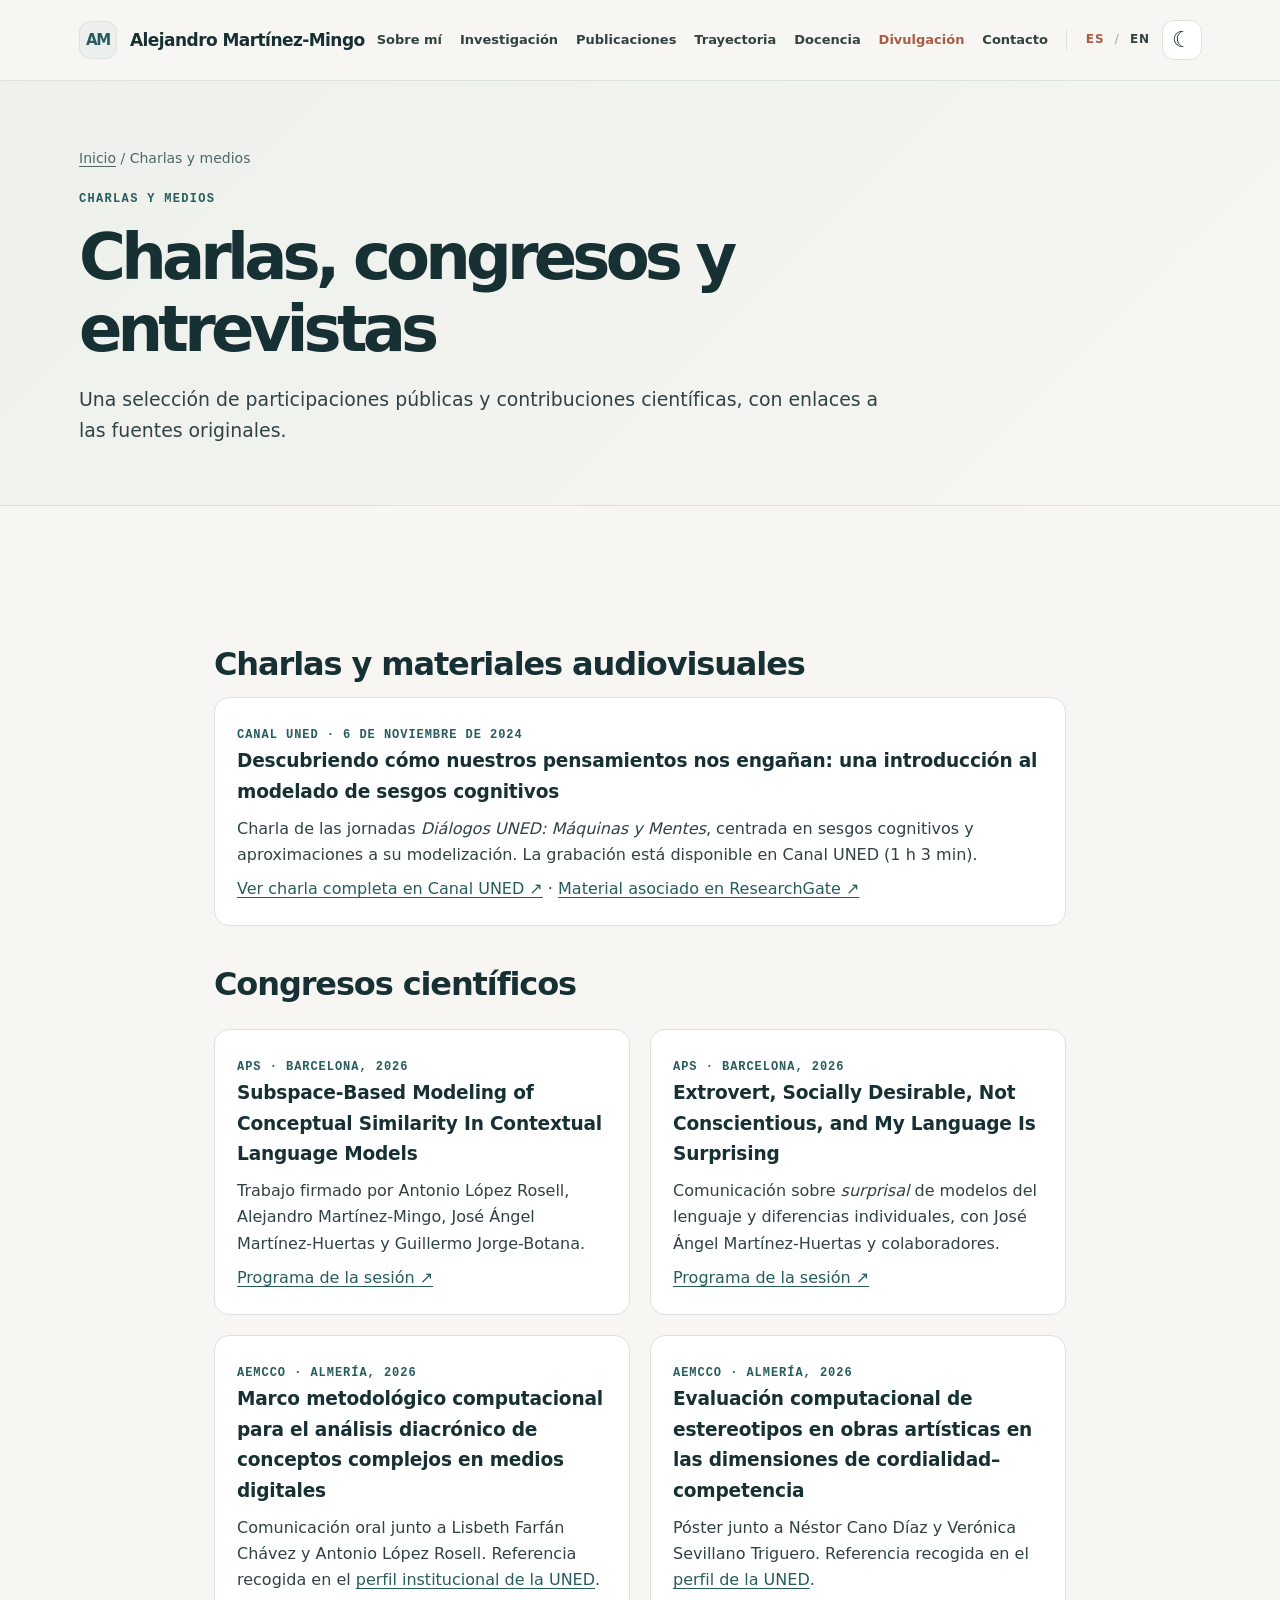
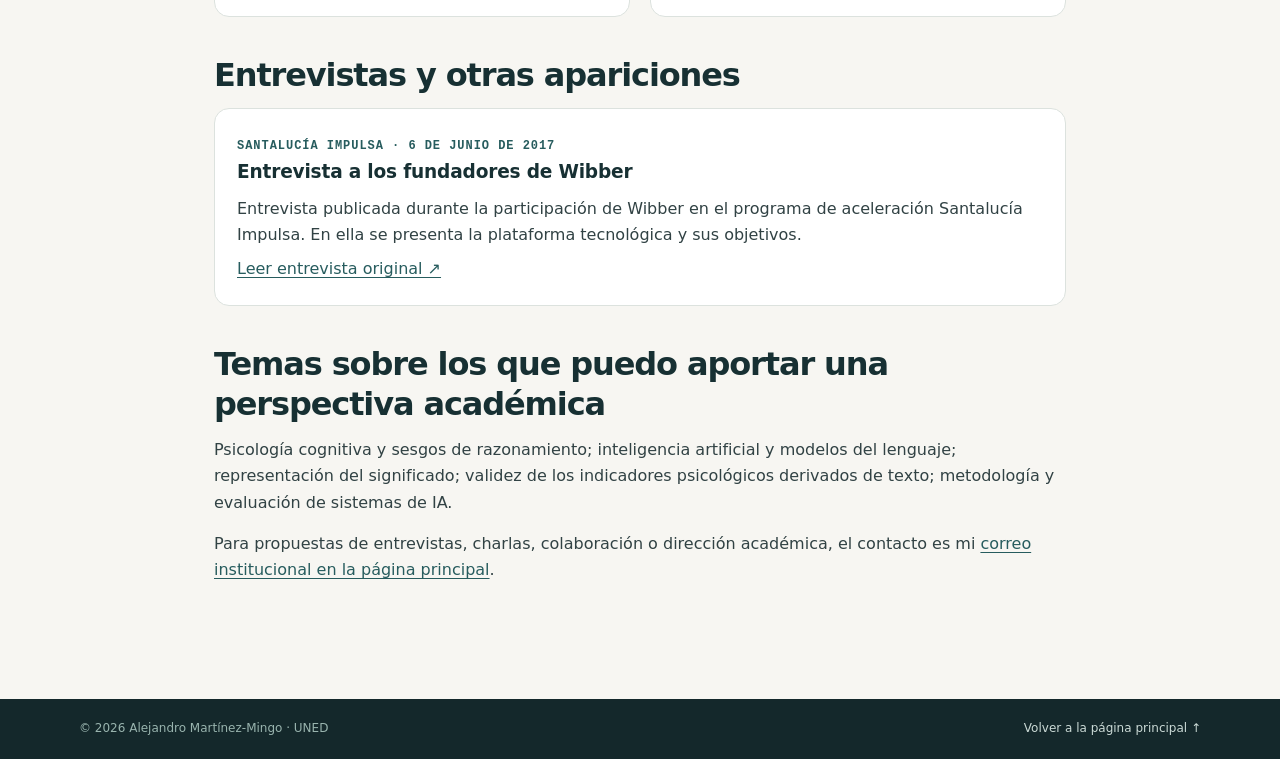
==== commit ff403d09: "Refine research areas, page navigation and geometric illustration" ====
--- a/divulgacion/index.html
+++ b/divulgacion/index.html
@@ -1,9 +1,10 @@
 <!DOCTYPE html>
-<html lang="es"><head><meta charset="utf-8"/><meta content="width=device-width,initial-scale=1" name="viewport"/><meta content="#173033" name="theme-color"/><title>Charlas, entrevistas y congresos | Alejandro Martínez-Mingo</title><meta content="Intervenciones públicas verificadas de Alejandro Martínez-Mingo: Canal UNED sobre sesgos cognitivos, entrevistas sobre Wibber y congresos de psicología." name="description"/><meta content="Alejandro Martínez-Mingo" name="author"/><meta content="index,follow,max-image-preview:large" name="robots"/><meta content="website" property="og:type"/><meta content="Alejandro Martínez-Mingo" property="og:site_name"/><meta content="Charlas, entrevistas y congresos | Alejandro Martínez-Mingo" property="og:title"/><meta content="Intervenciones públicas verificadas de Alejandro Martínez-Mingo: Canal UNED sobre sesgos cognitivos, entrevistas sobre Wibber y congresos de psicología." property="og:description"/><meta content="https://alejandrommingo.github.io/divulgacion/" property="og:url"/><meta content="https://alejandrommingo.github.io/perfil.jpeg" property="og:image"/><meta content="es_ES" property="og:locale"/><meta content="summary" name="twitter:card"/><meta content="Charlas, entrevistas y congresos | Alejandro Martínez-Mingo" name="twitter:title"/><meta content="Intervenciones públicas verificadas de Alejandro Martínez-Mingo: Canal UNED sobre sesgos cognitivos, entrevistas sobre Wibber y congresos de psicología." name="twitter:description"/><meta content="https://alejandrommingo.github.io/perfil.jpeg" name="twitter:image"/><link href="https://alejandrommingo.github.io/divulgacion/" rel="canonical"/><link href="https://alejandrommingo.github.io/divulgacion/" hreflang="es" rel="alternate"/><link href="https://alejandrommingo.github.io/en/talks/" hreflang="en" rel="alternate"/><link href="https://alejandrommingo.github.io/divulgacion/" hreflang="x-default" rel="alternate"/><link href="../assets/site.css" rel="stylesheet"/><link href="../favicon.svg" rel="icon" type="image/svg+xml"/><script type="application/ld+json">{"@context":"https://schema.org","@type":"WebPage","@id":"https://alejandrommingo.github.io/divulgacion/#page","url":"https://alejandrommingo.github.io/divulgacion/","name":"Charlas, entrevistas y congresos | Alejandro Martínez-Mingo","description":"Intervenciones públicas verificadas de Alejandro Martínez-Mingo: Canal UNED sobre sesgos cognitivos, entrevistas sobre Wibber y congresos de psicología.","inLanguage":"es","author":{"@id":"https://alejandrommingo.github.io/#person","@type":"Person","name":"Alejandro Martínez-Mingo","sameAs":["https://bsky.app/profile/amartinezm.bsky.social"]}}</script><meta content="Retrato de Alejandro Martínez-Mingo" property="og:image:alt"/><meta content="Retrato de Alejandro Martínez-Mingo" name="twitter:image:alt"/></head><body><a class="skip" href="#main">Saltar al contenido</a><header class="topbar"><nav aria-label="Navegación principal" class="container nav">
-<details class="mobile-menu"><summary aria-label="Abrir menú de navegación" class="menu-trigger"><span aria-hidden="true" class="hamburger"><i></i><i></i><i></i></span><span class="sr-only">Menú</span></summary><div class="menu-panel"><a href="../#sobre-mi">Sobre mí</a><a href="../#investigacion">Investigación</a><a href="../#publicaciones">Publicaciones</a><a href="../#trayectoria">Trayectoria</a><a href="../docencia/">Docencia</a><a aria-current="page" href="../divulgacion/">Charlas y medios</a><a href="../#contacto">Contacto</a><div class="menu-sep"></div><a href="../investigacion/">Investigación y código</a><a class="menu-lang" href="../en/">English version</a></div></details>
+
+<html lang="es"><head><meta charset="utf-8"/><meta content="width=device-width,initial-scale=1" name="viewport"/><script>try{const t=localStorage.getItem('academic-theme');document.documentElement.dataset.theme=t||((window.matchMedia&&matchMedia('(prefers-color-scheme: dark)').matches)?'dark':'light');}catch(e){document.documentElement.dataset.theme='light'}</script><meta content="#f7f6f2" name="theme-color"/><title>Charlas, entrevistas y congresos | Alejandro Martínez-Mingo</title><meta content="Intervenciones públicas verificadas de Alejandro Martínez-Mingo: Canal UNED sobre sesgos cognitivos, entrevistas sobre Wibber y congresos de psicología." name="description"/><meta content="Alejandro Martínez-Mingo" name="author"/><meta content="index,follow,max-image-preview:large" name="robots"/><meta content="website" property="og:type"/><meta content="Alejandro Martínez-Mingo" property="og:site_name"/><meta content="Charlas, entrevistas y congresos | Alejandro Martínez-Mingo" property="og:title"/><meta content="Intervenciones públicas verificadas de Alejandro Martínez-Mingo: Canal UNED sobre sesgos cognitivos, entrevistas sobre Wibber y congresos de psicología." property="og:description"/><meta content="https://alejandrommingo.github.io/divulgacion/" property="og:url"/><meta content="https://alejandrommingo.github.io/perfil.jpeg" property="og:image"/><meta content="es_ES" property="og:locale"/><meta content="summary" name="twitter:card"/><meta content="Charlas, entrevistas y congresos | Alejandro Martínez-Mingo" name="twitter:title"/><meta content="Intervenciones públicas verificadas de Alejandro Martínez-Mingo: Canal UNED sobre sesgos cognitivos, entrevistas sobre Wibber y congresos de psicología." name="twitter:description"/><meta content="https://alejandrommingo.github.io/perfil.jpeg" name="twitter:image"/><link href="https://alejandrommingo.github.io/divulgacion/" rel="canonical"/><link href="https://alejandrommingo.github.io/divulgacion/" hreflang="es" rel="alternate"/><link href="https://alejandrommingo.github.io/en/talks/" hreflang="en" rel="alternate"/><link href="https://alejandrommingo.github.io/divulgacion/" hreflang="x-default" rel="alternate"/><link href="../assets/site.css" rel="stylesheet"/><link href="../favicon.svg" rel="icon" type="image/svg+xml"/><script type="application/ld+json">{"@context":"https://schema.org","@type":"WebPage","@id":"https://alejandrommingo.github.io/divulgacion/#page","url":"https://alejandrommingo.github.io/divulgacion/","name":"Charlas, entrevistas y congresos | Alejandro Martínez-Mingo","description":"Intervenciones públicas verificadas de Alejandro Martínez-Mingo: Canal UNED sobre sesgos cognitivos, entrevistas sobre Wibber y congresos de psicología.","inLanguage":"es","author":{"@id":"https://alejandrommingo.github.io/#person","@type":"Person","name":"Alejandro Martínez-Mingo","sameAs":["https://bsky.app/profile/amartinezm.bsky.social"]}}</script><meta content="Retrato de Alejandro Martínez-Mingo" property="og:image:alt"/><meta content="Retrato de Alejandro Martínez-Mingo" name="twitter:image:alt"/><script defer="" src="../assets/theme.js"></script></head><body><a class="skip" href="#main">Saltar al contenido</a><header class="topbar"><nav aria-label="Navegación principal" class="container nav">
+<details class="mobile-menu"><summary aria-label="Abrir menú de navegación" class="menu-trigger"><span aria-hidden="true" class="hamburger"><i></i><i></i><i></i></span><span class="sr-only">Menú</span></summary><div class="menu-panel"><a href="../#sobre-mi">Sobre mí</a><a href="../#investigacion">Investigación</a><a href="../#publicaciones">Publicaciones</a><a href="../#trayectoria">Trayectoria</a><a href="../docencia/">Docencia</a><a aria-current="page" href="../divulgacion/">Divulgación</a><a href="../#contacto">Contacto</a><div class="menu-sep"></div><a href="../investigacion/">Investigación y código</a><a class="menu-lang" href="../en/">English version</a></div></details>
 <a class="brand" href="../#inicio"><span class="brand-mark">AM</span><span class="brand-copy">Alejandro Martínez-Mingo</span></a>
-<div class="nav-links"><a href="../#sobre-mi">Sobre mí</a><a href="../#investigacion">Investigación</a><a href="../#publicaciones">Publicaciones</a><a href="../#trayectoria">Trayectoria</a><a href="../docencia/">Docencia</a><a aria-current="page" href="../divulgacion/">Charlas y medios</a><a href="../#contacto">Contacto</a><div aria-label="Idioma" class="lang-switch"><span aria-current="page" class="active">ES</span><span class="sep">/</span><a href="../en/" lang="en">EN</a></div></div>
-</nav></header><main id="main"><section class="subhero"><div class="container"><p class="breadcrumb"><a href="../">Inicio</a> / Charlas y medios</p><div class="eyebrow">Charlas y medios</div><h1>Charlas, congresos y entrevistas</h1><p class="intro">Una selección de participaciones públicas y contribuciones científicas, con enlaces a las fuentes originales.</p></div></section><section class="section"><div class="container prose">
+<div class="nav-links"><a href="../#sobre-mi">Sobre mí</a><a href="../#investigacion">Investigación</a><a href="../#publicaciones">Publicaciones</a><a href="../#trayectoria">Trayectoria</a><a href="../docencia/">Docencia</a><a aria-current="page" href="../divulgacion/">Divulgación</a><a href="../#contacto">Contacto</a><div aria-label="Idioma" class="lang-switch"><span aria-current="page" class="active">ES</span><span class="sep">/</span><a href="../en/" lang="en">EN</a></div></div>
+<button aria-label="Activar tema oscuro" aria-pressed="false" class="theme-toggle" title="Cambiar tema claro/oscuro" type="button"><span aria-hidden="true" class="theme-symbol theme-moon">☾</span><span aria-hidden="true" class="theme-symbol theme-sun">☀</span></button></nav></header><main id="main"><section class="subhero"><div class="container"><p class="breadcrumb"><a href="../">Inicio</a> / Charlas y medios</p><div class="eyebrow">Charlas y medios</div><h1>Charlas, congresos y entrevistas</h1><p class="intro">Una selección de participaciones públicas y contribuciones científicas, con enlaces a las fuentes originales.</p></div></section><section class="section"><div class="container prose">
 <h2>Charlas y materiales audiovisuales</h2>
 <div class="evidence"><span class="small-label">Canal UNED · 6 de noviembre de 2024</span><h3>Descubriendo cómo nuestros pensamientos nos engañan: una introducción al modelado de sesgos cognitivos</h3><p>Charla de las jornadas <em>Diálogos UNED: Máquinas y Mentes</em>, centrada en sesgos cognitivos y aproximaciones a su modelización. La grabación está disponible en Canal UNED (1 h 3 min).</p><p><a href="https://canal.uned.es/video/672c6c0b83ed451c5a075e76">Ver charla completa en Canal UNED ↗</a> · <a href="https://www.researchgate.net/publication/386171572_Descubriendo_Como_Nuestros_Pensamientos_nos_Enganan_Una_Introduccion_al_modelado_de_Sesgos_Cognitivos">Material asociado en ResearchGate ↗</a></p></div>
 <h2>Congresos científicos</h2>
--- a/assets/site.css
+++ b/assets/site.css
@@ -1,7 +1,7 @@
 
 /* Estilos del sitio personal / Personal website styles. */
-:root{--bg:#f7f6f2;--paper:#ffffff;--ink:#173033;--text:#314244;--muted:#657577;--teal:#275c5e;--copper:#a85c45;--border:#dce2de;--soft:#ecefeb;--max:1190px;--radius:18px;--shadow:0 15px 35px rgba(24,48,45,.045)}
-*{box-sizing:border-box}html{scroll-behavior:smooth;scroll-padding-top:95px}body{margin:0;background:var(--bg);font-family:Inter,"Segoe UI",system-ui,-apple-system,BlinkMacSystemFont,Arial,sans-serif;color:var(--text);font-size:16px;line-height:1.65;-webkit-font-smoothing:antialiased}a{color:inherit;text-decoration:none}a:hover{color:var(--teal)}a:focus-visible,button:focus-visible{outline:3px solid var(--copper);outline-offset:3px}::selection{background:#cde3dc;color:var(--ink)}.container{max-width:var(--max);padding:0 34px;margin:0 auto}.skip{position:absolute;left:-1000px;top:0;background:var(--ink);color:white;padding:10px;z-index:999}.skip:focus{left:10px;top:10px}.topbar{border-bottom:1px solid var(--border);position:sticky;top:0;z-index:50;backdrop-filter:blur(16px);background:rgba(247,246,242,.94)}.nav{display:flex;align-items:center;justify-content:space-between;min-height:80px;gap:18px}.brand{display:flex;align-items:center;gap:13px;color:var(--ink);font-weight:750;letter-spacing:-.035em;white-space:nowrap}.brand-mark{width:38px;height:38px;border-radius:11px;display:grid;place-items:center;border:1px solid #cddbd7;background:#e7efeb;color:var(--teal);font-size:15px;font-weight:800;letter-spacing:-.08em}.brand-copy{font-size:17px}.nav-links{display:flex;align-items:center;gap:24px}.nav-links>a{font-size:13px;color:#495d5d;font-weight:650}.nav-links>a:hover{color:var(--copper)}.lang-switch{border-left:1px solid var(--border);padding-left:19px;display:flex;gap:10px;align-items:center;font-size:12px;font-weight:750;letter-spacing:.08em}.lang-switch .active{color:var(--copper)}.lang-switch .inactive{color:#71827d}.lang-switch .sep{color:#aebbb5}.hero{position:relative;overflow:hidden;padding:95px 0 115px}.hero:after{content:"";position:absolute;bottom:-80px;right:-100px;width:430px;height:430px;border-radius:50%;background:radial-gradient(circle,#e0e9e1 0,transparent 70%);z-index:-1}.hero-grid{display:grid;grid-template-columns:1.07fr .93fr;gap:22px;align-items:center}.eyebrow{display:inline-flex;align-items:center;gap:11px;font-family:ui-monospace,SFMono-Regular,Consolas,monospace;font-size:12px;letter-spacing:.11em;text-transform:uppercase;font-weight:700;color:var(--teal)}.eyebrow .dot{width:7px;height:7px;display:inline-block;background:#bd765b;border-radius:100%}h1,h2,h3,p{margin-top:0}h1,h2,h3{color:var(--ink)}h1{font-size:clamp(3.35rem,6.4vw,6.1rem);line-height:1.05;letter-spacing:-.075em;font-weight:770;margin:26px 0}.hero-lead{font-size:clamp(1.15rem,2.1vw,1.43rem);line-height:1.54;max-width:620px;margin:0 0 20px;color:#355255;font-weight:500}.hero-sub{max-width:620px;color:#657573;font-size:1rem;margin:0 0 30px}.hero-actions{display:flex;gap:12px;flex-wrap:wrap;margin-top:30px}.btn{min-height:47px;padding:10px 18px;border:1px solid var(--teal);border-radius:9px;display:inline-flex;align-items:center;gap:16px;font-size:14px;font-weight:700;transition:background .2s,color .2s,transform .2s}.btn:hover{transform:translateY(-2px)}.btn-primary{background:var(--teal);color:#fff}.btn-primary:hover{background:#1b494c;color:white}.btn-outline{background:transparent;color:var(--teal)}.btn-outline:hover{background:#e4eee9}.hero-meta{display:flex;flex-wrap:wrap;align-items:center;gap:13px;margin-top:34px;color:#71807d;font-size:13px}.hero-meta .bullet{color:#b5c0b9}.art{position:relative;display:flex;justify-content:center;align-items:center;min-height:480px}.art:before{content:"";position:absolute;width:85%;height:85%;border-radius:50%;background:#e9eee9;filter:blur(1px);opacity:.65}.art svg{width:100%;height:auto;max-width:510px;position:relative;z-index:1}.art-caption{position:absolute;z-index:2;right:8%;bottom:13%;background:rgba(255,255,255,.86);border:1px solid var(--border);border-radius:10px;padding:11px 15px;box-shadow:var(--shadow);font-size:12px;letter-spacing:.015em;color:var(--muted)}.art-caption strong{color:var(--teal);font-size:12px}.stripe{background:var(--ink);color:#dbe8e5;padding:23px 0}.stripe-inner{display:flex;gap:30px;justify-content:space-between;align-items:center;flex-wrap:wrap}.stripe p{margin:0;font-size:13px;color:#cfdbd8}.stripe strong{color:white;font-weight:700}.section{padding:100px 0}.section-alt{background:#edf0eb}.section-head{display:grid;grid-template-columns:250px 1fr;gap:36px;align-items:start;margin-bottom:39px}.section-index{font:700 12px/1.5 ui-monospace,Consolas,monospace;letter-spacing:.1em;color:var(--copper);text-transform:uppercase;padding-top:11px}h2{font-size:clamp(2.05rem,3.8vw,3.25rem);line-height:1.17;letter-spacing:-.055em;margin:0 0 15px;font-weight:770}.section-intro{font-size:1.06rem;color:#647572;max-width:730px;margin:0}.about-grid{display:grid;grid-template-columns:1.28fr .72fr;gap:34px}.about-copy p{font-size:1.08rem;line-height:1.82;margin:0 0 21px}.about-copy strong{color:var(--ink)}.about-card{background:#fff;border:1px solid var(--border);padding:26px;border-radius:var(--radius);box-shadow:var(--shadow)}.small-label{font:750 11px ui-monospace,Consolas,monospace;letter-spacing:.1em;text-transform:uppercase;color:var(--teal);margin-bottom:19px}.focus-list{list-style:none;margin:0;padding:0}.focus-list li{padding:13px 0;border-bottom:1px solid var(--border);font-size:15px;line-height:1.5;color:#334c4c}.focus-list li:last-child{border-bottom:0}.focus-list span{color:var(--copper);font-family:ui-monospace,monospace;margin-right:12px;font-size:12px}.cards{display:grid;grid-template-columns:repeat(3,minmax(0,1fr));gap:16px}.card{background:var(--paper);border:1px solid var(--border);border-radius:var(--radius);padding:30px;display:flex;flex-direction:column;gap:12px;box-shadow:var(--shadow);min-height:310px}.card .pill{align-self:flex-start;font:700 11px ui-monospace,Consolas,monospace;color:#5a6d6c;text-transform:uppercase;letter-spacing:.07em;border:1px solid var(--border);border-radius:25px;padding:7px 10px}.card h3{font-size:1.48rem;line-height:1.3;letter-spacing:-.035em;margin:10px 0 0}.card p{color:#62716f;margin:0;font-size:14px;line-height:1.7}.card footer{margin-top:auto;font-size:12px;color:#71817c;border-top:1px solid var(--border);padding-top:17px}.pub-list{padding:0;margin:0;list-style:none;border-top:1px solid var(--border)}.publication{display:grid;grid-template-columns:190px 1fr;gap:24px;border-bottom:1px solid var(--border);padding:29px 0}.pub-meta{display:flex;gap:10px;align-items:flex-start;flex-wrap:wrap}.pub-year{font:750 13px ui-monospace,Consolas,monospace;color:var(--teal);background:#e8efea;border-radius:6px;padding:7px 9px}.pub-tag{font-size:11px;line-height:1.4;border-radius:6px;padding:8px 10px;background:#f1f1ec;color:#6c7873}.publication h3{font-size:1.16rem;line-height:1.4;font-weight:700;letter-spacing:-.015em;margin:0 0 10px}.publication h3 a{transition:color .2s}.publication h3 a:hover{color:var(--copper)}.pub-arrow{font-weight:400;margin-left:6px;color:var(--copper)}.pub-authors,.pub-source{font-size:13px;line-height:1.6;color:#6e7a78;margin:0 0 5px}.pub-source cite{font-style:italic}.pub-source span:last-child{overflow-wrap:anywhere}.pub-more{text-align:right;margin-top:25px}.text-link{font-size:14px;font-weight:750;color:var(--teal);border-bottom:1px solid #9aadaa;padding-bottom:4px}.text-link:hover{color:var(--copper);border-color:var(--copper)}.timeline{display:grid;grid-template-columns:1fr 1fr;gap:17px}.timeitem{padding:28px;background:var(--paper);border:1px solid var(--border);border-radius:var(--radius);position:relative}.timeitem::before{content:"";position:absolute;width:4px;background:var(--copper);left:0;top:26px;bottom:26px;border-radius:0 5px 5px 0}.timeitem h3{font-size:1.18rem;letter-spacing:-.02em;margin:0 0 9px}.timeitem .year{font:700 11px/1.8 ui-monospace,Consolas,monospace;letter-spacing:.05em;color:var(--copper);margin-bottom:7px}.timeitem p{font-size:14px;color:#627270;margin:0;line-height:1.75}.callout{border-top:1px solid var(--border);border-bottom:1px solid var(--border);padding:26px 0;display:grid;grid-template-columns:210px 1fr;gap:24px;margin-top:30px}.callout b{color:var(--teal);font-size:14px}.callout p{font-size:15px;margin:0;color:#607270}.contact-section{padding:95px 0 110px;background:var(--ink);color:#d5e3df}.contact-section h2{color:white}.contact-section .section-intro{color:#aebfba}.contact-grid{display:grid;grid-template-columns:1fr 1fr;gap:30px;margin-top:42px}.contact-block{padding-top:25px;border-top:1px solid #4a6362}.contact-block h3{font-size:12px;text-transform:uppercase;letter-spacing:.1em;color:#98b8af;margin-bottom:10px}.contact-email{font-size:clamp(1.2rem,2.6vw,1.9rem);letter-spacing:-.04em;color:white;font-weight:650;overflow-wrap:anywhere}.contact-note{font-size:13px;color:#a6bcb5;margin-top:8px}.contact-links{display:flex;flex-wrap:wrap;gap:11px}.contact-links a{padding:9px 12px;border:1px solid #54736a;border-radius:8px;font-size:13px;color:#e5f0eb}.contact-links a:hover{background:#385655}.foot{background:#14282b;padding:20px 0;color:#99b4ae}.footer-inner{display:flex;align-items:center;justify-content:space-between;gap:15px;flex-wrap:wrap}.foot small{font-size:12px}.foot a{font-size:12px;color:#cbdad6}.foot a:hover{color:white}@media(max-width:970px){.nav-links{gap:14px}.nav-links>a{font-size:12px}.hero{padding:70px 0}.hero-grid{grid-template-columns:1.15fr .85fr}.art{min-height:350px}.section-head{grid-template-columns:160px 1fr}.cards{grid-template-columns:1fr 1fr}.cards .card:last-child{grid-column:1/-1;min-height:215px}.publication{grid-template-columns:140px 1fr}}@media(max-width:700px){.container{padding:0 21px}.nav{min-height:68px}.brand-copy{font-size:14px}.brand-mark{width:34px;height:34px}.nav-links>a:not(.lang-switch a){display:none}.lang-switch{padding-left:0;border:0}.hero{padding:52px 0 55px}.hero-grid{grid-template-columns:1fr}.hero h1{font-size:clamp(3.05rem,12.5vw,4.6rem);margin:18px 0}.art{min-height:260px;max-width:410px;margin:0 auto}.art-caption{bottom:8%;right:3%}.hero-meta{margin-top:27px}.section{padding:65px 0}.section-head{display:block;margin-bottom:30px}.section-index{display:block;margin-bottom:18px}.about-grid,.contact-grid,.timeline{grid-template-columns:1fr}.cards{grid-template-columns:1fr}.cards .card:last-child{grid-column:auto}.card{min-height:0}.publication{grid-template-columns:1fr;gap:8px;padding:25px 0}.pub-meta{align-items:center}.publication h3{font-size:1.1rem}.callout{grid-template-columns:1fr;gap:8px}.contact-section{padding:65px 0 75px}.contact-grid{gap:17px}.stripe-inner{gap:8px}.stripe p{font-size:12px}}@media(prefers-reduced-motion:reduce){html{scroll-behavior:auto}*,*:before,*:after{transition:none!important;animation:none!important}}
+:root{--bg:#f7f6f2;--paper:#ffffff;--ink:#173033;--text:#314244;--muted:#516764;--teal:#275c5e;--copper:#a85c45;--border:#dce2de;--soft:#ecefeb;--max:1190px;--radius:18px;--shadow:0 15px 35px rgba(24,48,45,.045)}
+*{box-sizing:border-box}html{scroll-behavior:smooth;scroll-padding-top:95px}body{margin:0;background:var(--bg);font-family:Inter,"Segoe UI",system-ui,-apple-system,BlinkMacSystemFont,Arial,sans-serif;color:var(--text);font-size:16px;line-height:1.65;-webkit-font-smoothing:antialiased}a{color:inherit;text-decoration:none}a:hover{color:var(--teal)}a:focus-visible,button:focus-visible{outline:3px solid var(--copper);outline-offset:3px}::selection{background:#cde3dc;color:var(--ink)}.container{max-width:var(--max);padding:0 34px;margin:0 auto}.skip{position:absolute;left:-1000px;top:0;background:var(--ink);color:white;padding:10px;z-index:999}.skip:focus{left:10px;top:10px}.topbar{border-bottom:1px solid var(--border);position:sticky;top:0;z-index:50;backdrop-filter:blur(16px);background:rgba(247,246,242,.94)}.nav{display:flex;align-items:center;justify-content:space-between;min-height:80px;gap:18px}.brand{display:flex;align-items:center;gap:13px;color:var(--ink);font-weight:750;letter-spacing:-.035em;white-space:nowrap}.brand-mark{width:38px;height:38px;border-radius:11px;display:grid;place-items:center;border:1px solid #cddbd7;background:#e7efeb;color:var(--teal);font-size:15px;font-weight:800;letter-spacing:-.08em}.brand-copy{font-size:17px}.nav-links{display:flex;align-items:center;gap:24px}.nav-links>a{font-size:13px;color:#495d5d;font-weight:650}.nav-links>a:hover{color:var(--copper)}.lang-switch{border-left:1px solid var(--border);padding-left:19px;display:flex;gap:10px;align-items:center;font-size:12px;font-weight:750;letter-spacing:.08em}.lang-switch .active{color:var(--copper)}.lang-switch .inactive{color:#526864}.lang-switch .sep{color:#aebbb5}.hero{position:relative;overflow:hidden;padding:95px 0 115px}.hero:after{content:"";position:absolute;bottom:-80px;right:-100px;width:430px;height:430px;border-radius:50%;background:radial-gradient(circle,#e0e9e1 0,transparent 70%);z-index:-1}.hero-grid{display:grid;grid-template-columns:1.07fr .93fr;gap:22px;align-items:center}.eyebrow{display:inline-flex;align-items:center;gap:11px;font-family:ui-monospace,SFMono-Regular,Consolas,monospace;font-size:12px;letter-spacing:.11em;text-transform:uppercase;font-weight:700;color:var(--teal)}.eyebrow .dot{width:7px;height:7px;display:inline-block;background:#bd765b;border-radius:100%}h1,h2,h3,p{margin-top:0}h1,h2,h3{color:var(--ink)}h1{font-size:clamp(3.35rem,6.4vw,6.1rem);line-height:1.05;letter-spacing:-.075em;font-weight:770;margin:26px 0}.hero-lead{font-size:clamp(1.15rem,2.1vw,1.43rem);line-height:1.54;max-width:620px;margin:0 0 20px;color:#355255;font-weight:500}.hero-sub{max-width:620px;color:#516764;font-size:1rem;margin:0 0 30px}.hero-actions{display:flex;gap:12px;flex-wrap:wrap;margin-top:30px}.btn{min-height:47px;padding:10px 18px;border:1px solid var(--teal);border-radius:9px;display:inline-flex;align-items:center;gap:16px;font-size:14px;font-weight:700;transition:background .2s,color .2s,transform .2s}.btn:hover{transform:translateY(-2px)}.btn-primary{background:var(--teal);color:#fff}.btn-primary:hover{background:#1b494c;color:white}.btn-outline{background:transparent;color:var(--teal)}.btn-outline:hover{background:#e4eee9}.hero-meta{display:flex;flex-wrap:wrap;align-items:center;gap:13px;margin-top:34px;color:#526864;font-size:13px}.hero-meta .bullet{color:#b5c0b9}.art{position:relative;display:flex;justify-content:center;align-items:center;min-height:480px}.art:before{content:"";position:absolute;width:85%;height:85%;border-radius:50%;background:#e9eee9;filter:blur(1px);opacity:.65}.art svg{width:100%;height:auto;max-width:510px;position:relative;z-index:1}.art-caption{position:absolute;z-index:2;right:8%;bottom:13%;background:rgba(255,255,255,.86);border:1px solid var(--border);border-radius:10px;padding:11px 15px;box-shadow:var(--shadow);font-size:12px;letter-spacing:.015em;color:var(--muted)}.art-caption strong{color:var(--teal);font-size:12px}.stripe{background:var(--ink);color:#dbe8e5;padding:23px 0}.stripe-inner{display:flex;gap:30px;justify-content:space-between;align-items:center;flex-wrap:wrap}.stripe p{margin:0;font-size:13px;color:#cfdbd8}.stripe strong{color:white;font-weight:700}.section{padding:100px 0}.section-alt{background:#edf0eb}.section-head{display:grid;grid-template-columns:250px 1fr;gap:36px;align-items:start;margin-bottom:39px}.section-index{font:700 12px/1.5 ui-monospace,Consolas,monospace;letter-spacing:.1em;color:var(--copper);text-transform:uppercase;padding-top:11px}h2{font-size:clamp(2.05rem,3.8vw,3.25rem);line-height:1.17;letter-spacing:-.055em;margin:0 0 15px;font-weight:770}.section-intro{font-size:1.06rem;color:#526864;max-width:730px;margin:0}.about-grid{display:grid;grid-template-columns:1.28fr .72fr;gap:34px}.about-copy p{font-size:1.08rem;line-height:1.82;margin:0 0 21px}.about-copy strong{color:var(--ink)}.about-card{background:#fff;border:1px solid var(--border);padding:26px;border-radius:var(--radius);box-shadow:var(--shadow)}.small-label{font:750 11px ui-monospace,Consolas,monospace;letter-spacing:.1em;text-transform:uppercase;color:var(--teal);margin-bottom:19px}.focus-list{list-style:none;margin:0;padding:0}.focus-list li{padding:13px 0;border-bottom:1px solid var(--border);font-size:15px;line-height:1.5;color:#334c4c}.focus-list li:last-child{border-bottom:0}.focus-list span{color:var(--copper);font-family:ui-monospace,monospace;margin-right:12px;font-size:12px}.cards{display:grid;grid-template-columns:repeat(3,minmax(0,1fr));gap:16px}.card{background:var(--paper);border:1px solid var(--border);border-radius:var(--radius);padding:30px;display:flex;flex-direction:column;gap:12px;box-shadow:var(--shadow);min-height:310px}.card .pill{align-self:flex-start;font:700 11px ui-monospace,Consolas,monospace;color:#5a6d6c;text-transform:uppercase;letter-spacing:.07em;border:1px solid var(--border);border-radius:25px;padding:7px 10px}.card h3{font-size:1.48rem;line-height:1.3;letter-spacing:-.035em;margin:10px 0 0}.card p{color:#526864;margin:0;font-size:14px;line-height:1.7}.card footer{margin-top:auto;font-size:12px;color:#526864;border-top:1px solid var(--border);padding-top:17px}.pub-list{padding:0;margin:0;list-style:none;border-top:1px solid var(--border)}.publication{display:grid;grid-template-columns:190px 1fr;gap:24px;border-bottom:1px solid var(--border);padding:29px 0}.pub-meta{display:flex;gap:10px;align-items:flex-start;flex-wrap:wrap}.pub-year{font:750 13px ui-monospace,Consolas,monospace;color:var(--teal);background:#e8efea;border-radius:6px;padding:7px 9px}.pub-tag{font-size:11px;line-height:1.4;border-radius:6px;padding:8px 10px;background:#f1f1ec;color:#526864}.publication h3{font-size:1.16rem;line-height:1.4;font-weight:700;letter-spacing:-.015em;margin:0 0 10px}.publication h3 a{transition:color .2s}.publication h3 a:hover{color:var(--copper)}.pub-arrow{font-weight:400;margin-left:6px;color:var(--copper)}.pub-authors,.pub-source{font-size:13px;line-height:1.6;color:#526864;margin:0 0 5px}.pub-source cite{font-style:italic}.pub-source span:last-child{overflow-wrap:anywhere}.pub-more{text-align:right;margin-top:25px}.text-link{font-size:14px;font-weight:750;color:var(--teal);border-bottom:1px solid #9aadaa;padding-bottom:4px}.text-link:hover{color:var(--copper);border-color:var(--copper)}.timeline{display:grid;grid-template-columns:1fr 1fr;gap:17px}.timeitem{padding:28px;background:var(--paper);border:1px solid var(--border);border-radius:var(--radius);position:relative}.timeitem::before{content:"";position:absolute;width:4px;background:var(--copper);left:0;top:26px;bottom:26px;border-radius:0 5px 5px 0}.timeitem h3{font-size:1.18rem;letter-spacing:-.02em;margin:0 0 9px}.timeitem .year{font:700 11px/1.8 ui-monospace,Consolas,monospace;letter-spacing:.05em;color:var(--copper);margin-bottom:7px}.timeitem p{font-size:14px;color:#627270;margin:0;line-height:1.75}.callout{border-top:1px solid var(--border);border-bottom:1px solid var(--border);padding:26px 0;display:grid;grid-template-columns:210px 1fr;gap:24px;margin-top:30px}.callout b{color:var(--teal);font-size:14px}.callout p{font-size:15px;margin:0;color:#607270}.contact-section{padding:95px 0 110px;background:var(--ink);color:#d5e3df}.contact-section h2{color:white}.contact-section .section-intro{color:#aebfba}.contact-grid{display:grid;grid-template-columns:1fr 1fr;gap:30px;margin-top:42px}.contact-block{padding-top:25px;border-top:1px solid #4a6362}.contact-block h3{font-size:12px;text-transform:uppercase;letter-spacing:.1em;color:#98b8af;margin-bottom:10px}.contact-email{font-size:clamp(1.2rem,2.6vw,1.9rem);letter-spacing:-.04em;color:white;font-weight:650;overflow-wrap:anywhere}.contact-note{font-size:13px;color:#a6bcb5;margin-top:8px}.contact-links{display:flex;flex-wrap:wrap;gap:11px}.contact-links a{padding:9px 12px;border:1px solid #54736a;border-radius:8px;font-size:13px;color:#e5f0eb}.contact-links a:hover{background:#385655}.foot{background:#14282b;padding:20px 0;color:#99b4ae}.footer-inner{display:flex;align-items:center;justify-content:space-between;gap:15px;flex-wrap:wrap}.foot small{font-size:12px}.foot a{font-size:12px;color:#cbdad6}.foot a:hover{color:white}@media(max-width:970px){.nav-links{gap:14px}.nav-links>a{font-size:12px}.hero{padding:70px 0}.hero-grid{grid-template-columns:1.15fr .85fr}.art{min-height:350px}.section-head{grid-template-columns:160px 1fr}.cards{grid-template-columns:1fr 1fr}.cards .card:last-child{grid-column:1/-1;min-height:215px}.publication{grid-template-columns:140px 1fr}}@media(max-width:700px){.container{padding:0 21px}.nav{min-height:68px}.brand-copy{font-size:14px}.brand-mark{width:34px;height:34px}.nav-links>a:not(.lang-switch a){display:none}.lang-switch{padding-left:0;border:0}.hero{padding:52px 0 55px}.hero-grid{grid-template-columns:1fr}.hero h1{font-size:clamp(3.05rem,12.5vw,4.6rem);margin:18px 0}.art{min-height:260px;max-width:410px;margin:0 auto}.art-caption{bottom:8%;right:3%}.hero-meta{margin-top:27px}.section{padding:65px 0}.section-head{display:block;margin-bottom:30px}.section-index{display:block;margin-bottom:18px}.about-grid,.contact-grid,.timeline{grid-template-columns:1fr}.cards{grid-template-columns:1fr}.cards .card:last-child{grid-column:auto}.card{min-height:0}.publication{grid-template-columns:1fr;gap:8px;padding:25px 0}.pub-meta{align-items:center}.publication h3{font-size:1.1rem}.callout{grid-template-columns:1fr;gap:8px}.contact-section{padding:65px 0 75px}.contact-grid{gap:17px}.stripe-inner{gap:8px}.stripe p{font-size:12px}}@media(prefers-reduced-motion:reduce){html{scroll-behavior:auto}*,*:before,*:after{transition:none!important;animation:none!important}}
 
 
 /* Locally hosted portrait. No external font, image or script is loaded. */
@@ -10,47 +10,169 @@
 .portrait-frame img{display:block;width:100%;height:100%;object-fit:cover;object-position:center 43%}
 @media(max-width:700px){.portrait-frame{width:112px;top:1%;right:3%}}
 
-/* Keep the section links usable on narrow screens. */
-@media(max-width:700px){
-.nav{flex-wrap:wrap;gap:6px;padding-top:9px;padding-bottom:7px;align-items:center}
-.nav-links{width:100%;justify-content:space-between;gap:7px;overflow-x:auto;white-space:nowrap;padding-bottom:3px}
-.nav-links>a:not(.lang-switch a){display:inline-block;font-size:11px;flex-shrink:0}
-.lang-switch{gap:5px;font-size:11px;flex-shrink:0}
-}
 
-/* Academic site navigation and content hubs */
+
+
+/* Navigation: compact, keyboard-accessible mobile menu with native HTML details. */
 .mobile-menu{display:none}
 .sr-only{position:absolute;width:1px;height:1px;padding:0;margin:-1px;overflow:hidden;clip:rect(0,0,0,0);white-space:nowrap;border:0}
-.nav-links{gap:clamp(9px,1.3vw,20px)}.nav-links>a{white-space:nowrap}
+.nav-links{gap:clamp(9px,1.4vw,22px)}
+.nav-links>a{white-space:nowrap}
 @media(max-width:820px){
-html{scroll-padding-top:76px}.topbar{backdrop-filter:none}.container{padding-left:22px;padding-right:22px}
-.nav{min-height:68px;flex-wrap:nowrap;justify-content:flex-start;gap:14px;padding-top:6px;padding-bottom:6px}
-.nav>.nav-links{display:none!important}
-.mobile-menu{display:block;order:0;position:relative;flex:none}
-.nav>.brand{order:1;margin-right:auto;min-width:0;max-width:calc(100% - 65px)}
-.brand-copy{font-size:clamp(13px,3.4vw,16px);overflow:hidden;text-overflow:ellipsis;white-space:nowrap}
-.brand-mark{width:33px;height:33px;flex:none}
-.menu-trigger{list-style:none;cursor:pointer;border:1px solid var(--border);border-radius:11px;width:43px;height:43px;display:flex;align-items:center;justify-content:center;background:#fff;color:var(--ink)}
-.menu-trigger::-webkit-details-marker{display:none}
-.hamburger{display:flex;flex-direction:column;gap:5px;width:19px}
-.hamburger i{display:block;height:2px;width:100%;border-radius:2px;background:var(--ink);transition:transform .18s,opacity .18s}
-.mobile-menu[open] .hamburger i:nth-child(1){transform:translateY(7px) rotate(45deg)}
-.mobile-menu[open] .hamburger i:nth-child(2){opacity:0}
-.mobile-menu[open] .hamburger i:nth-child(3){transform:translateY(-7px) rotate(-45deg)}
-.menu-panel{position:absolute;left:0;top:53px;min-width:min(82vw,290px);border-radius:15px;padding:10px;box-shadow:0 18px 45px rgba(25,47,42,.18);background:#fff;border:1px solid var(--border);z-index:100}
-.menu-panel a{display:block;font-size:15px;font-weight:620;padding:11px 13px;border-radius:8px;color:var(--text)}.menu-panel a:hover,.menu-panel a:focus-visible{background:var(--soft)}
-.menu-panel .menu-sep{margin:8px 8px;border-top:1px solid var(--border)}
-.menu-panel .menu-lang{font-size:13px;color:var(--teal)}
-.hero{padding-top:65px}.hero-grid{gap:8px}
+ html{scroll-padding-top:76px}
+ .topbar{backdrop-filter:none}
+ .container{padding-left:22px;padding-right:22px}
+ .nav{min-height:68px;flex-wrap:nowrap;justify-content:flex-start;gap:14px;padding-top:6px;padding-bottom:6px}
+ .nav>.nav-links{display:none !important}
+ .mobile-menu{display:block;position:relative;order:0;flex:0 0 auto}
+ .nav>.brand{order:1;margin-right:auto;min-width:0;max-width:calc(100% - 65px)}
+ .brand-copy{font-size:clamp(13px,3.4vw,16px);overflow:hidden;text-overflow:ellipsis;white-space:nowrap}
+ .brand-mark{width:33px;height:33px;flex:none}
+ .menu-trigger{list-style:none;cursor:pointer;border:1px solid var(--border);border-radius:11px;width:43px;height:43px;display:flex;align-items:center;justify-content:center;background:#fff;color:var(--ink)}
+ .menu-trigger::-webkit-details-marker{display:none}
+ .hamburger{display:flex;flex-direction:column;gap:5px;width:19px}
+ .hamburger i{display:block;height:2px;width:100%;border-radius:2px;background:var(--ink);transition:transform .18s,opacity .18s}
+ .mobile-menu[open] .hamburger i:nth-child(1){transform:translateY(7px) rotate(45deg)}
+ .mobile-menu[open] .hamburger i:nth-child(2){opacity:0}
+ .mobile-menu[open] .hamburger i:nth-child(3){transform:translateY(-7px) rotate(-45deg)}
+ .menu-panel{position:absolute;left:0;top:53px;min-width:min(82vw,290px);border-radius:15px;padding:10px;box-shadow:0 18px 45px rgba(25,47,42,.18);background:#fff;border:1px solid var(--border);z-index:100}
+ .menu-panel a{display:block;font-size:15px;font-weight:620;padding:11px 13px;border-radius:8px;color:var(--text)}
+ .menu-panel a:hover,.menu-panel a:focus-visible{background:var(--soft)}
+ .menu-panel .menu-sep{margin:8px 8px;border-top:1px solid var(--border)}
+ .menu-panel .menu-lang{font-size:13px;color:var(--teal)}
+ .hero{padding-top:65px}
+ .hero-grid{gap:8px}
 }
 @media(min-width:821px) and (max-width:1060px){.nav-links{gap:10px}.nav-links>a{font-size:12px}.brand-copy{font-size:15px}}
 @media(prefers-reduced-motion:reduce){*,*:before,*:after{scroll-behavior:auto!important;transition:none!important}}
-.subhero{padding:66px 0 40px;background:linear-gradient(135deg,#eff1eb,var(--bg));border-bottom:1px solid var(--border)}.subhero h1{font-size:clamp(2.4rem,5vw,4.5rem);max-width:930px;line-height:1.12;margin:12px 0 18px}.subhero .intro{font-size:1.18rem;line-height:1.65;max-width:830px}
-.prose{max-width:920px;margin:0 auto}.prose h2{font-size:clamp(1.5rem,3vw,2rem);margin:38px 0 13px;line-height:1.25;letter-spacing:-.035em}.prose h3{font-size:1.16rem;margin:0 0 8px;letter-spacing:-.01em}.prose p{margin-bottom:15px}
+/* Supporting pages */
+.subhero{padding:66px 0 40px;background:linear-gradient(135deg,#eff1eb,var(--bg));border-bottom:1px solid var(--border)}
+.subhero h1{font-size:clamp(2.4rem,5vw,4.5rem);max-width:930px;line-height:1.12;margin:12px 0 18px}
+.subhero .intro{font-size:1.18rem;line-height:1.65;max-width:830px}
+.prose{max-width:920px;margin:0 auto}
+.prose h2{font-size:clamp(1.5rem,3vw,2rem);margin:38px 0 13px;line-height:1.25;letter-spacing:-.035em}
+.prose h3{font-size:1.16rem;margin:0 0 8px;letter-spacing:-.01em}
+.prose p{margin-bottom:15px}
 .prose a:not(.btn),.evidence a,.section-bridge a,.feature-card a{color:var(--teal);text-decoration:underline;text-underline-offset:3px;text-decoration-thickness:1px}
+.prose a:hover,.evidence a:hover,.section-bridge a:hover{color:var(--copper)}
 .evidence-grid{display:grid;grid-template-columns:repeat(2,minmax(0,1fr));gap:20px;margin:25px 0 35px}
-.evidence,.feature-card{border:1px solid var(--border);background:white;border-radius:15px;padding:22px}.evidence p{margin:8px 0 0}.evidence .small-label,.feature-card .small-label{font-size:12px;letter-spacing:.08em;color:var(--teal);font-weight:750;text-transform:uppercase}
-.section-bridge{margin-top:28px;padding:18px 22px;background:#eaf0ed;border-radius:12px;display:flex;align-items:center;justify-content:space-between;gap:20px}.section-bridge p{margin:0}.section-bridge a{white-space:nowrap;font-weight:750}
-.feature-grid{display:grid;grid-template-columns:repeat(3,minmax(0,1fr));gap:18px;margin:18px 0 34px}.feature-card h3{font-size:1.15rem;line-height:1.3;margin:12px 0 8px}.feature-card p{font-size:14px;line-height:1.58;margin:0 0 12px}
+.evidence,.feature-card{border:1px solid var(--border);background:white;border-radius:15px;padding:22px}
+.evidence p{margin:8px 0 0}
+.evidence .small-label,.feature-card .small-label{font-size:12px;letter-spacing:.08em;color:var(--teal);font-weight:750;text-transform:uppercase}
+.evidence .meta{font-size:13px;color:var(--muted);margin-top:8px}
+.section-bridge{margin-top:28px;padding:18px 22px;background:#eaf0ed;border-radius:12px;display:flex;align-items:center;justify-content:space-between;gap:20px}
+.section-bridge p{margin:0}.section-bridge a{white-space:nowrap;font-weight:750}
+.feature-grid{display:grid;grid-template-columns:repeat(3,minmax(0,1fr));gap:18px;margin:18px 0 34px}
+.feature-card h3{font-size:1.15rem;line-height:1.3;margin:12px 0 8px}
+.feature-card p{font-size:14px;line-height:1.58;margin:0 0 12px}
+.topic-list{display:flex;flex-wrap:wrap;gap:8px;margin:15px 0 22px}
+.topic-list span{border:1px solid #d6e0d9;background:#f0f5f0;padding:4px 11px;border-radius:25px;font-size:13px;color:var(--teal)}
 .breadcrumb{color:#587271;font-size:14px}.breadcrumb a{text-decoration:underline;text-underline-offset:3px}
-@media(max-width:820px){.evidence-grid,.feature-grid{grid-template-columns:1fr}.section-bridge{display:block}.section-bridge a{display:inline-block;margin-top:8px}.subhero{padding:35px 0 30px}}
+@media(max-width:820px){.evidence-grid{grid-template-columns:1fr}.feature-grid{grid-template-columns:1fr}.section-bridge{display:block}.section-bridge a{display:inline-block;margin-top:8px}.subhero{padding:35px 0 30px}}
+
+/* Final accessibility and reading improvements. */
+.menu-panel{max-height:calc(100dvh - 88px);overflow-y:auto;overscroll-behavior:contain}
+@supports not (height:100dvh){.menu-panel{max-height:calc(100vh - 88px)}}
+.nav-links a[aria-current="page"],.menu-panel a[aria-current="page"]{color:var(--copper);font-weight:800}
+.menu-panel a[aria-current="page"]{background:var(--soft)}
+.pub-more{display:flex;justify-content:flex-end;align-items:center;flex-wrap:wrap;gap:22px}
+.source-link{display:inline-block;margin-top:10px;font-size:13px;font-weight:700;color:var(--teal);text-decoration:underline;text-underline-offset:3px}
+.source-link:hover{color:var(--copper)}
+.publication h3 a:hover,.publication h3 a:focus-visible{text-decoration:underline;text-underline-offset:4px}
+:target{scroll-margin-top:95px}
+@media(max-width:700px){.pub-more{align-items:flex-start;flex-direction:column;gap:14px}.contact-links a{min-height:44px;display:inline-flex;align-items:center}}
+
+/* 2026 redesign: equal priority for light and dark palettes; all assets local. */
+:root{color-scheme:light;--surface-alt:#edf0eb;--tag-bg:#e8efea;--header-bg:rgba(247,246,242,.97)}
+:root[data-theme="dark"]{color-scheme:dark;--bg:#0e191c;--paper:#19282c;--ink:#e8f1ee;--text:#c8d8d4;--muted:#b5cac4;--teal:#8cd3c7;--copper:#efb099;--border:#385052;--soft:#25383b;--surface-alt:#122125;--tag-bg:#274043;--header-bg:rgba(14,25,28,.97);--shadow:0 18px 46px rgba(0,0,0,.14)}
+@media(prefers-color-scheme:dark){:root:not([data-theme="light"]):not([data-theme="dark"]){color-scheme:dark;--bg:#0e191c;--paper:#19282c;--ink:#e8f1ee;--text:#c8d8d4;--muted:#b5cac4;--teal:#8cd3c7;--copper:#efb099;--border:#385052;--soft:#25383b;--surface-alt:#122125;--tag-bg:#274043;--header-bg:rgba(14,25,28,.97)}}
+.topbar{background:var(--header-bg)}
+.section-alt{background:var(--surface-alt)}
+.about-card,.card,.feature-card,.timeitem{background:var(--paper)}
+.about-copy p,.focus-list li,.card p,.card footer,.pub-authors,.pub-source,.timeitem p,.callout p,.section-intro,.hero-sub,.hero-meta,.hero-lead{color:var(--muted)}
+.hero-lead{color:var(--text)}
+.nav-links>a{color:var(--text)}
+.card .pill,.pub-tag{color:var(--muted)}
+.pub-year{background:var(--tag-bg);color:var(--teal)}
+.pub-tag{background:var(--soft)}
+.menu-trigger{background:var(--paper);color:var(--ink)}
+.brand-mark{background:var(--soft);border-color:var(--border);color:var(--teal)}
+.focus-list li{color:var(--text)}
+.btn-primary{color:#fff}
+:root[data-theme="dark"] .btn-primary{background:#78c3b8;color:#0c1c1e;border-color:#78c3b8}
+:root[data-theme="dark"] .btn-primary:hover{background:#a5e0d5;color:#0c1c1e}
+:root[data-theme="dark"] .btn-outline:hover{background:#20383a}
+:root[data-theme="dark"] .hero:after{background:radial-gradient(circle,#193134 0,transparent 70%)}
+:root[data-theme="dark"] .art:before{background:#1a3031}
+:root[data-theme="dark"] .stripe{background:#183035}
+:root[data-theme="dark"] .stripe p{color:#c6d9d5}
+:root[data-theme="dark"] .stripe strong{color:#f2f8f7}
+:root[data-theme="dark"] .contact-section{background:#0b1518}
+:root[data-theme="dark"] .foot{background:#091115}
+:root[data-theme="dark"] .contact-section .section-intro{color:#c0d2cc}
+:root[data-theme="dark"] .art-caption{background:transparent;border:0;color:#bed3ce}
+:root[data-theme="dark"] .art-caption strong{color:#8cd3c7}
+:root[data-theme="dark"] .portrait-frame{border-color:#3b5759;background:#284046}
+:root[data-theme="dark"] .text-link{color:var(--teal)}
+:root[data-theme="dark"] .contact-links a{color:#e6f2ee}
+:root[data-theme="dark"] .contact-note a{color:#8cd3c7}
+:root[data-theme="dark"] .menu-panel{background:var(--paper);border-color:var(--border)}
+:root[data-theme="dark"] .menu-panel a{color:var(--text)}
+:root[data-theme="dark"] .menu-panel a:hover{background:var(--soft)}
+.theme-toggle{border:1px solid var(--border);background:var(--paper);color:var(--ink);border-radius:12px;flex:none;display:flex;align-items:center;justify-content:center;width:40px;height:40px;padding:0;cursor:pointer;transition:background .2s,transform .2s}
+.theme-toggle:hover{background:var(--soft);transform:translateY(-1px)}
+.theme-toggle .theme-symbol{font-size:22px;line-height:1}
+.theme-sun{display:none}
+:root[data-theme="dark"] .theme-sun{display:inline}
+:root[data-theme="dark"] .theme-moon{display:none}
+.nav{gap:12px}.nav-links{gap:clamp(10px,1.4vw,19px);margin-left:auto}
+@media(max-width:820px){.nav>.theme-toggle{order:2;margin-left:0}.nav>.brand{max-width:calc(100% - 112px)}.theme-toggle{width:42px;height:42px}}
+@media(max-width:360px){.brand-copy{font-size:12px}}
+.art{isolation:isolate}.art svg{overflow:visible;max-width:510px;filter:drop-shadow(0 24px 30px rgba(24,54,51,.07))}
+.art:before{width:87%;height:87%;background:radial-gradient(circle at 40% 40%,#e5efea 0%,#e6eeea 50%,transparent 71%);opacity:.85}
+.geom-ring{stroke:#a2beb7}.geom-grid{stroke:#bed1ca;opacity:.43}
+.geom-plane{fill:rgba(84,157,151,.13);stroke:#4b8882}
+.geom-axes{stroke:#799995}.geom-vector{stroke:#b66c50}.geom-projection{stroke:#246b69}.geom-drop{stroke:#b77761}
+.geom-orthogonal{stroke:#b77761}.geom-origin{fill:#24494a}.geom-vector-dot{fill:#b66c50;stroke:#f5f6f1;stroke-width:2}.geom-proj-dot{fill:#246b69;stroke:#f5f6f1;stroke-width:2}.geom-proj-halo{stroke:#5a9b92;opacity:.7}.geom-label{fill:#547771}.geom-vlabel{fill:#a5553e}.geom-plabel{fill:#226666}.geom-slabel{fill:#356e69}
+:root[data-theme="dark"] .geom-ring{stroke:#41605c}
+:root[data-theme="dark"] .geom-grid{stroke:#4e7371;opacity:.42}
+:root[data-theme="dark"] .geom-plane{fill:rgba(88,166,154,.12);stroke:#82c4b8}
+:root[data-theme="dark"] .geom-axes{stroke:#628c87}
+:root[data-theme="dark"] .geom-vector{stroke:#efad90}
+:root[data-theme="dark"] .geom-projection{stroke:#91d9ca}
+:root[data-theme="dark"] .geom-drop,:root[data-theme="dark"] .geom-orthogonal{stroke:#e6a78b}
+:root[data-theme="dark"] .geom-origin{fill:#b9d7cf}
+:root[data-theme="dark"] .geom-vector-dot{fill:#e6a78b;stroke:#163033}
+:root[data-theme="dark"] .geom-proj-dot{fill:#87d0c1;stroke:#163033}
+:root[data-theme="dark"] .geom-proj-halo{stroke:#87d0c1}
+:root[data-theme="dark"] .geom-label{fill:#b0c9c4}
+:root[data-theme="dark"] .geom-vlabel{fill:#ebb399}
+:root[data-theme="dark"] .geom-plabel{fill:#97ddcd}
+:root[data-theme="dark"] .geom-slabel{fill:#9bcec3}
+.art-caption{bottom:-22px;right:7%;background:transparent;border:0;box-shadow:none;max-width:235px;line-height:1.5;text-align:right}
+.art-caption strong{font-size:12px}
+.subhero{background:linear-gradient(135deg,var(--surface-alt),var(--bg))}
+.evidence,.feature-card{background:var(--paper)}
+.section-bridge{background:var(--soft)}
+.topic-list span{background:var(--soft);border-color:var(--border);color:var(--teal)}
+.breadcrumb,.evidence .meta{color:var(--muted)}
+:root[data-theme="dark"] .subhero{background:linear-gradient(135deg,#213638,var(--bg))}
+:root[data-theme="dark"] .prose a, :root[data-theme="dark"] .evidence a, :root[data-theme="dark"] .feature-card a{color:#90d8c9}
+.explore-strip{background:var(--paper);border-bottom:1px solid var(--border)}
+.explore-grid{display:grid;grid-template-columns:repeat(4,minmax(0,1fr));padding-top:21px;padding-bottom:21px;gap:12px}
+.explore-item{display:flex;align-items:start;gap:10px;border:1px solid var(--border);background:var(--bg);padding:17px 15px;border-radius:14px;transition:transform .16s,border-color .16s,background .16s;min-width:0}
+.explore-item:hover,.explore-item:focus-visible{transform:translateY(-2px);border-color:var(--teal);background:var(--soft)}
+.explore-num{font:700 11px/2 ui-monospace,monospace;color:var(--copper);margin-top:1px}
+.explore-copy{display:flex;flex-direction:column;gap:3px;flex:1;min-width:0}
+.explore-copy strong{font-size:13px;letter-spacing:-.015em;color:var(--ink);line-height:1.3}
+.explore-copy small{font-size:11px;color:var(--muted);line-height:1.5}
+.explore-arrow{font-size:15px;color:var(--teal)}
+.cards{grid-template-columns:repeat(2,minmax(0,1fr));gap:18px}
+.card.research-focus-card{min-height:300px}
+.card.research-focus-card .card-action{margin-top:2px;border-bottom:1px solid var(--border);padding-bottom:6px;align-self:flex-start;color:var(--teal);font-size:13px;font-weight:700}
+.card.research-focus-card .card-action:hover{color:var(--copper)}
+.card.research-focus-card h3{font-size:1.32rem}
+.card.research-focus-card footer{margin-top:auto}
+@media(max-width:970px){.explore-grid{grid-template-columns:repeat(2,minmax(0,1fr))}.cards .card:last-child{grid-column:auto;min-height:300px}}
+@media(max-width:700px){.explore-grid{padding-top:15px;padding-bottom:15px;gap:10px}.explore-item{padding:14px 11px}.explore-copy strong{font-size:12px}.explore-copy small{display:none}.explore-arrow{font-size:13px}.cards{grid-template-columns:1fr}.card.research-focus-card,.cards .card:last-child{min-height:0}.art-caption{bottom:-18px;right:3%;font-size:11px;max-width:205px}.portrait-frame{z-index:3}}
+@media(max-width:420px){.explore-grid{grid-template-columns:1fr 1fr}.explore-item{min-height:64px}}
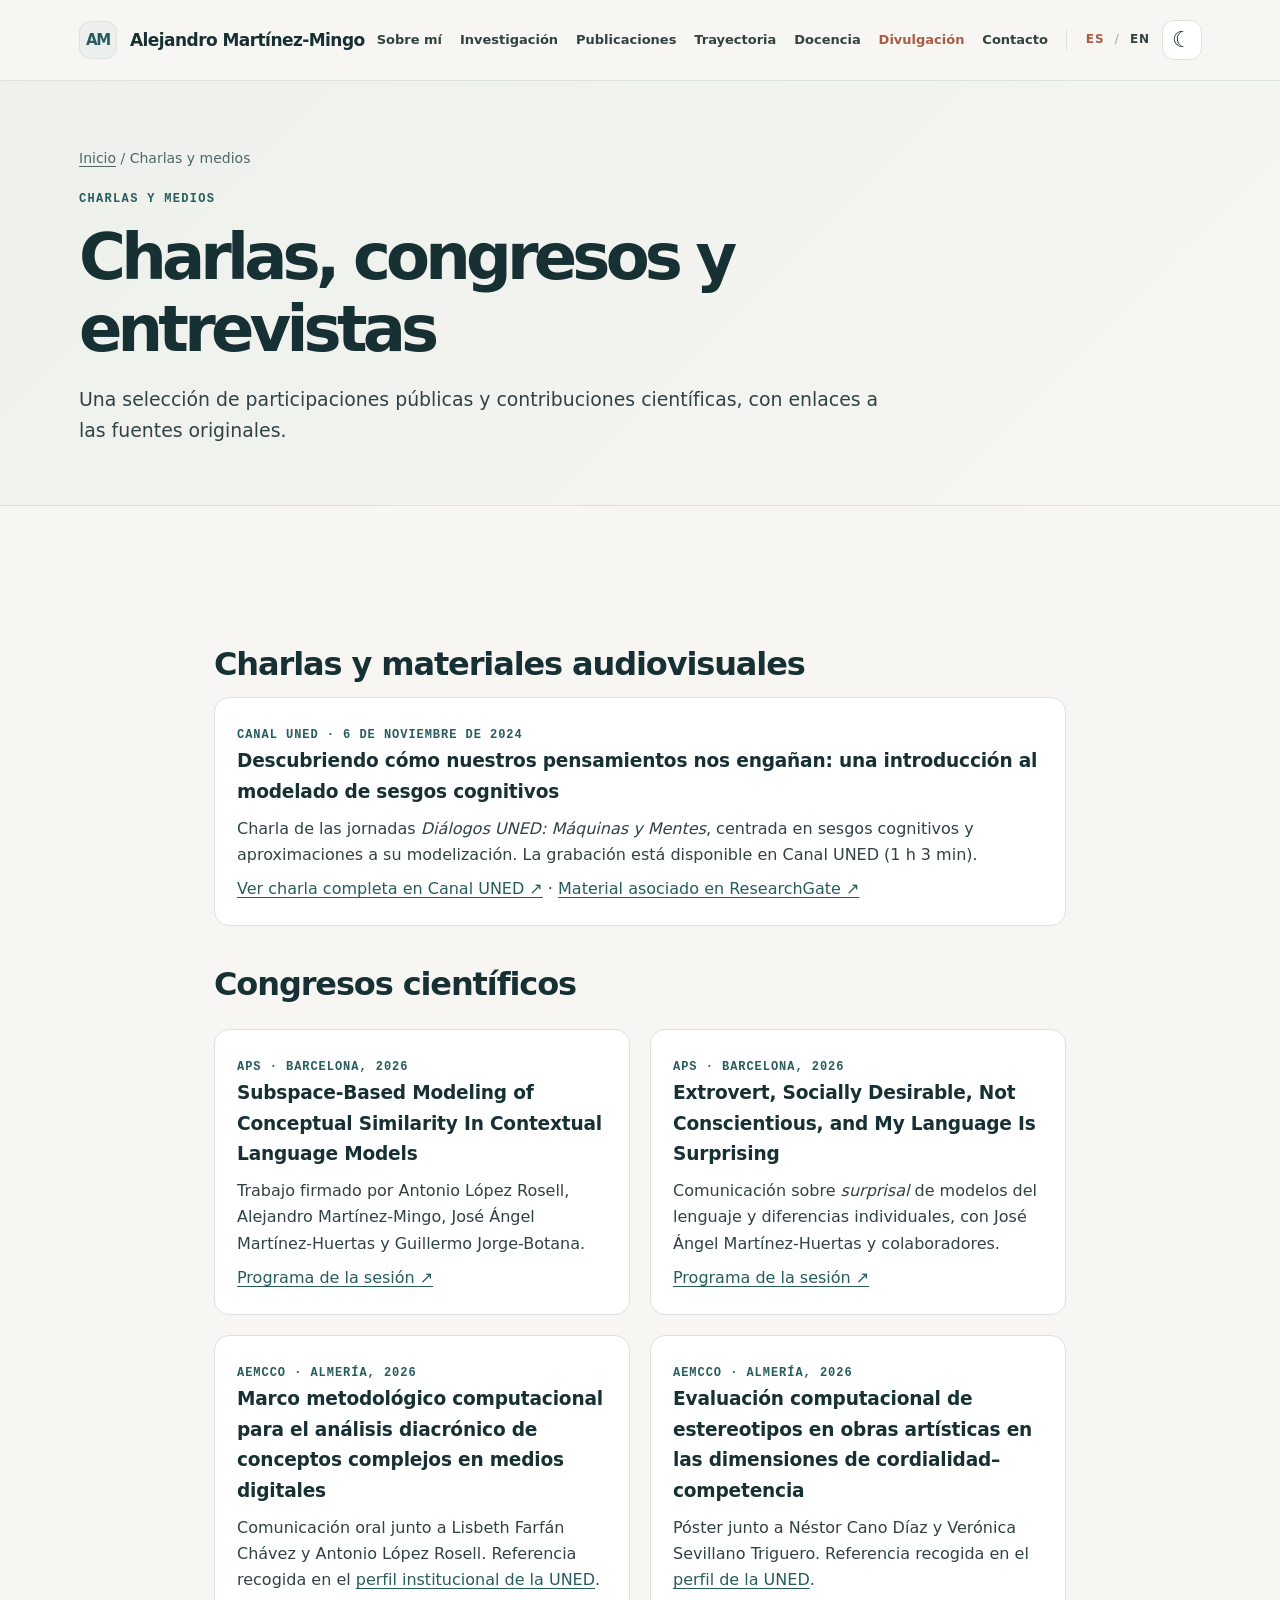
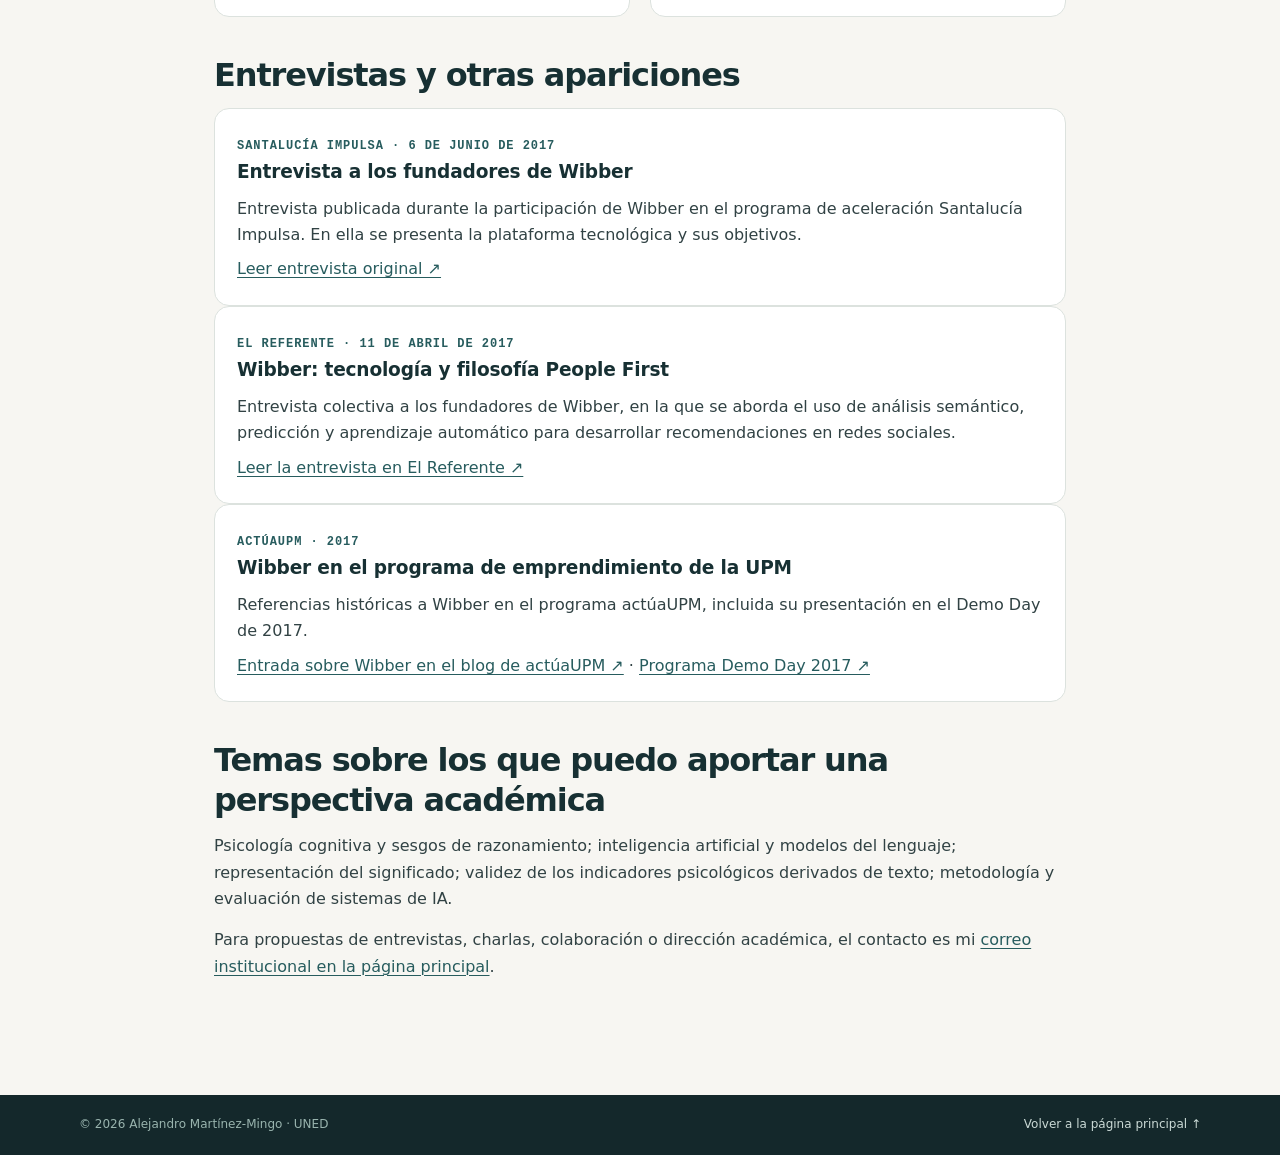
==== commit 7bb6304f: "Document historical Wibber interviews and UPM coverage" ====
--- a/divulgacion/index.html
+++ b/divulgacion/index.html
@@ -1,6 +1,6 @@
 <!DOCTYPE html>
 
-<html lang="es"><head><meta charset="utf-8"/><meta content="width=device-width,initial-scale=1" name="viewport"/><script>try{const t=localStorage.getItem('academic-theme');document.documentElement.dataset.theme=t||((window.matchMedia&&matchMedia('(prefers-color-scheme: dark)').matches)?'dark':'light');}catch(e){document.documentElement.dataset.theme='light'}</script><meta content="#f7f6f2" name="theme-color"/><title>Charlas, entrevistas y congresos | Alejandro Martínez-Mingo</title><meta content="Intervenciones públicas verificadas de Alejandro Martínez-Mingo: Canal UNED sobre sesgos cognitivos, entrevistas sobre Wibber y congresos de psicología." name="description"/><meta content="Alejandro Martínez-Mingo" name="author"/><meta content="index,follow,max-image-preview:large" name="robots"/><meta content="website" property="og:type"/><meta content="Alejandro Martínez-Mingo" property="og:site_name"/><meta content="Charlas, entrevistas y congresos | Alejandro Martínez-Mingo" property="og:title"/><meta content="Intervenciones públicas verificadas de Alejandro Martínez-Mingo: Canal UNED sobre sesgos cognitivos, entrevistas sobre Wibber y congresos de psicología." property="og:description"/><meta content="https://alejandrommingo.github.io/divulgacion/" property="og:url"/><meta content="https://alejandrommingo.github.io/perfil.jpeg" property="og:image"/><meta content="es_ES" property="og:locale"/><meta content="summary" name="twitter:card"/><meta content="Charlas, entrevistas y congresos | Alejandro Martínez-Mingo" name="twitter:title"/><meta content="Intervenciones públicas verificadas de Alejandro Martínez-Mingo: Canal UNED sobre sesgos cognitivos, entrevistas sobre Wibber y congresos de psicología." name="twitter:description"/><meta content="https://alejandrommingo.github.io/perfil.jpeg" name="twitter:image"/><link href="https://alejandrommingo.github.io/divulgacion/" rel="canonical"/><link href="https://alejandrommingo.github.io/divulgacion/" hreflang="es" rel="alternate"/><link href="https://alejandrommingo.github.io/en/talks/" hreflang="en" rel="alternate"/><link href="https://alejandrommingo.github.io/divulgacion/" hreflang="x-default" rel="alternate"/><link href="../assets/site.css" rel="stylesheet"/><link href="../favicon.svg" rel="icon" type="image/svg+xml"/><script type="application/ld+json">{"@context":"https://schema.org","@type":"WebPage","@id":"https://alejandrommingo.github.io/divulgacion/#page","url":"https://alejandrommingo.github.io/divulgacion/","name":"Charlas, entrevistas y congresos | Alejandro Martínez-Mingo","description":"Intervenciones públicas verificadas de Alejandro Martínez-Mingo: Canal UNED sobre sesgos cognitivos, entrevistas sobre Wibber y congresos de psicología.","inLanguage":"es","author":{"@id":"https://alejandrommingo.github.io/#person","@type":"Person","name":"Alejandro Martínez-Mingo","sameAs":["https://bsky.app/profile/amartinezm.bsky.social"]}}</script><meta content="Retrato de Alejandro Martínez-Mingo" property="og:image:alt"/><meta content="Retrato de Alejandro Martínez-Mingo" name="twitter:image:alt"/><script defer="" src="../assets/theme.js"></script></head><body><a class="skip" href="#main">Saltar al contenido</a><header class="topbar"><nav aria-label="Navegación principal" class="container nav">
+<html lang="es"><head><meta charset="utf-8"/><meta content="width=device-width,initial-scale=1" name="viewport"/><script>try{const t=localStorage.getItem('academic-theme');document.documentElement.dataset.theme=t||((window.matchMedia&&matchMedia('(prefers-color-scheme: dark)').matches)?'dark':'light');}catch(e){document.documentElement.dataset.theme='light'}</script><meta content="#f7f6f2" name="theme-color"/><title>Charlas, entrevistas y congresos | Alejandro Martínez-Mingo</title><meta content="Intervenciones públicas verificadas de Alejandro Martínez-Mingo: Canal UNED sobre sesgos cognitivos, entrevistas sobre Wibber y congresos de psicología." name="description"/><meta content="Alejandro Martínez-Mingo" name="author"/><meta content="index,follow,max-image-preview:large" name="robots"/><meta content="website" property="og:type"/><meta content="Alejandro Martínez-Mingo" property="og:site_name"/><meta content="Charlas, entrevistas y congresos | Alejandro Martínez-Mingo" property="og:title"/><meta content="Intervenciones públicas verificadas de Alejandro Martínez-Mingo: Canal UNED sobre sesgos cognitivos, entrevistas sobre Wibber y congresos de psicología." property="og:description"/><meta content="https://alejandrommingo.github.io/divulgacion/" property="og:url"/><meta property="og:image" content="https://alejandrommingo.github.io/assets/social-preview-full-geometry.png"/><meta content="es_ES" property="og:locale"/><meta name="twitter:card" content="summary_large_image"/><meta content="Charlas, entrevistas y congresos | Alejandro Martínez-Mingo" name="twitter:title"/><meta content="Intervenciones públicas verificadas de Alejandro Martínez-Mingo: Canal UNED sobre sesgos cognitivos, entrevistas sobre Wibber y congresos de psicología." name="twitter:description"/><meta name="twitter:image" content="https://alejandrommingo.github.io/assets/social-preview-full-geometry.png"/><link href="https://alejandrommingo.github.io/divulgacion/" rel="canonical"/><link href="https://alejandrommingo.github.io/divulgacion/" hreflang="es" rel="alternate"/><link href="https://alejandrommingo.github.io/en/talks/" hreflang="en" rel="alternate"/><link href="https://alejandrommingo.github.io/divulgacion/" hreflang="x-default" rel="alternate"/><link href="../assets/site.css" rel="stylesheet"/><link href="../favicon.svg?v=2" rel="icon" type="image/svg+xml"/><link href="../favicon-32.png?v=2" rel="icon" type="image/png" sizes="32x32"/><link href="../apple-touch-icon.png?v=2" rel="apple-touch-icon" sizes="180x180"/><script type="application/ld+json">{"@context":"https://schema.org","@type":"WebPage","@id":"https://alejandrommingo.github.io/divulgacion/#page","url":"https://alejandrommingo.github.io/divulgacion/","name":"Charlas, entrevistas y congresos | Alejandro Martínez-Mingo","description":"Intervenciones públicas verificadas de Alejandro Martínez-Mingo: Canal UNED sobre sesgos cognitivos, entrevistas sobre Wibber y congresos de psicología.","inLanguage":"es","author":{"@id":"https://alejandrommingo.github.io/#person","@type":"Person","name":"Alejandro Martínez-Mingo","sameAs":["https://bsky.app/profile/amartinezm.bsky.social"]}}</script><meta property="og:image:alt" content="Vista previa académica de Alejandro Martínez-Mingo con la figura geométrica completa de proyección ortogonal"/><meta name="twitter:image:alt" content="Vista previa académica de Alejandro Martínez-Mingo con la figura geométrica completa de proyección ortogonal"/><script defer="" src="../assets/theme.js"></script><meta property="og:image:secure_url" content="https://alejandrommingo.github.io/assets/social-preview-full-geometry.png"/><meta property="og:image:type" content="image/png"/><meta property="og:image:width" content="1200"/><meta property="og:image:height" content="630"/></head><body><a class="skip" href="#main">Saltar al contenido</a><header class="topbar"><nav aria-label="Navegación principal" class="container nav">
 <details class="mobile-menu"><summary aria-label="Abrir menú de navegación" class="menu-trigger"><span aria-hidden="true" class="hamburger"><i></i><i></i><i></i></span><span class="sr-only">Menú</span></summary><div class="menu-panel"><a href="../#sobre-mi">Sobre mí</a><a href="../#investigacion">Investigación</a><a href="../#publicaciones">Publicaciones</a><a href="../#trayectoria">Trayectoria</a><a href="../docencia/">Docencia</a><a aria-current="page" href="../divulgacion/">Divulgación</a><a href="../#contacto">Contacto</a><div class="menu-sep"></div><a href="../investigacion/">Investigación y código</a><a class="menu-lang" href="../en/">English version</a></div></details>
 <a class="brand" href="../#inicio"><span class="brand-mark">AM</span><span class="brand-copy">Alejandro Martínez-Mingo</span></a>
 <div class="nav-links"><a href="../#sobre-mi">Sobre mí</a><a href="../#investigacion">Investigación</a><a href="../#publicaciones">Publicaciones</a><a href="../#trayectoria">Trayectoria</a><a href="../docencia/">Docencia</a><a aria-current="page" href="../divulgacion/">Divulgación</a><a href="../#contacto">Contacto</a><div aria-label="Idioma" class="lang-switch"><span aria-current="page" class="active">ES</span><span class="sep">/</span><a href="../en/" lang="en">EN</a></div></div>
@@ -16,6 +16,8 @@
 </div>
 <h2>Entrevistas y otras apariciones</h2>
 <div class="evidence"><span class="small-label">Santalucía Impulsa · 6 de junio de 2017</span><h3>Entrevista a los fundadores de Wibber</h3><p>Entrevista publicada durante la participación de Wibber en el programa de aceleración Santalucía Impulsa. En ella se presenta la plataforma tecnológica y sus objetivos.</p><p><a href="https://www.santaluciaimpulsa.es/blog/entrevistamos-a-los-emprendedores-de-la-startup-wibber">Leer entrevista original ↗</a></p></div>
+<div class="evidence"><span class="small-label">El Referente · 11 de abril de 2017</span><h3>Wibber: tecnología y filosofía People First</h3><p>Entrevista colectiva a los fundadores de Wibber, en la que se aborda el uso de análisis semántico, predicción y aprendizaje automático para desarrollar recomendaciones en redes sociales.</p><p><a href="https://elreferente.es/entrevistas/para-construir-una-sociedad-mas-amable-las-empresas-deberian-seguir-la-filosofia-people-first/" target="_blank" rel="noopener noreferrer">Leer la entrevista en El Referente ↗</a></p></div>
+<div class="evidence"><span class="small-label">actúaUPM · 2017</span><h3>Wibber en el programa de emprendimiento de la UPM</h3><p>Referencias históricas a Wibber en el programa actúaUPM, incluida su presentación en el Demo Day de 2017.</p><p><a href="https://blogs.upm.es/actuaupm/2017/07/10/wibber-actuaupm-2016-en-se-aceptan-ideas/" target="_blank" rel="noopener noreferrer">Entrada sobre Wibber en el blog de actúaUPM ↗</a> · <a href="https://actuaupm.blogspot.com/2017/05/21-junio-demo-day-actuaupm-2017.html" target="_blank" rel="noopener noreferrer">Programa Demo Day 2017 ↗</a></p></div>
 <h2>Temas sobre los que puedo aportar una perspectiva académica</h2>
 <p>Psicología cognitiva y sesgos de razonamiento; inteligencia artificial y modelos del lenguaje; representación del significado; validez de los indicadores psicológicos derivados de texto; metodología y evaluación de sistemas de IA.</p>
 <p>Para propuestas de entrevistas, charlas, colaboración o dirección académica, el contacto es mi <a href="../#contacto">correo institucional en la página principal</a>.</p>
